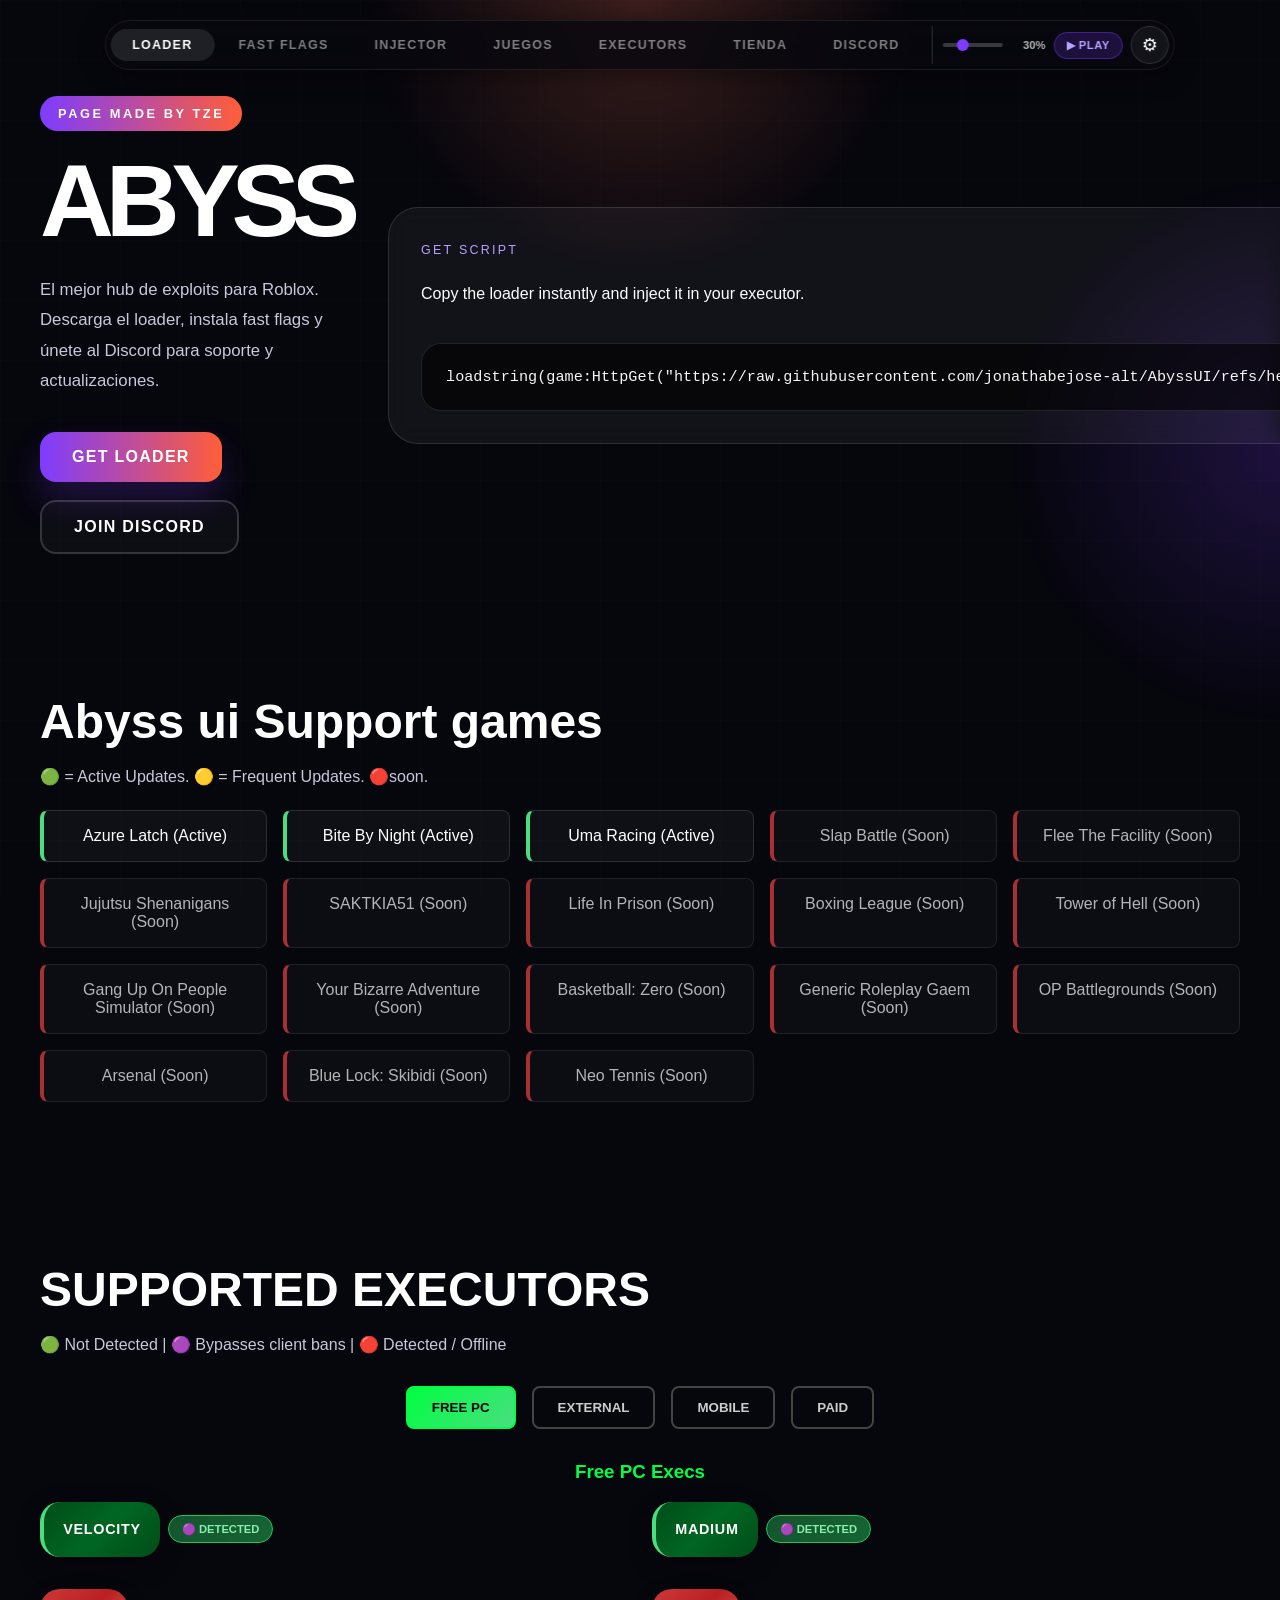
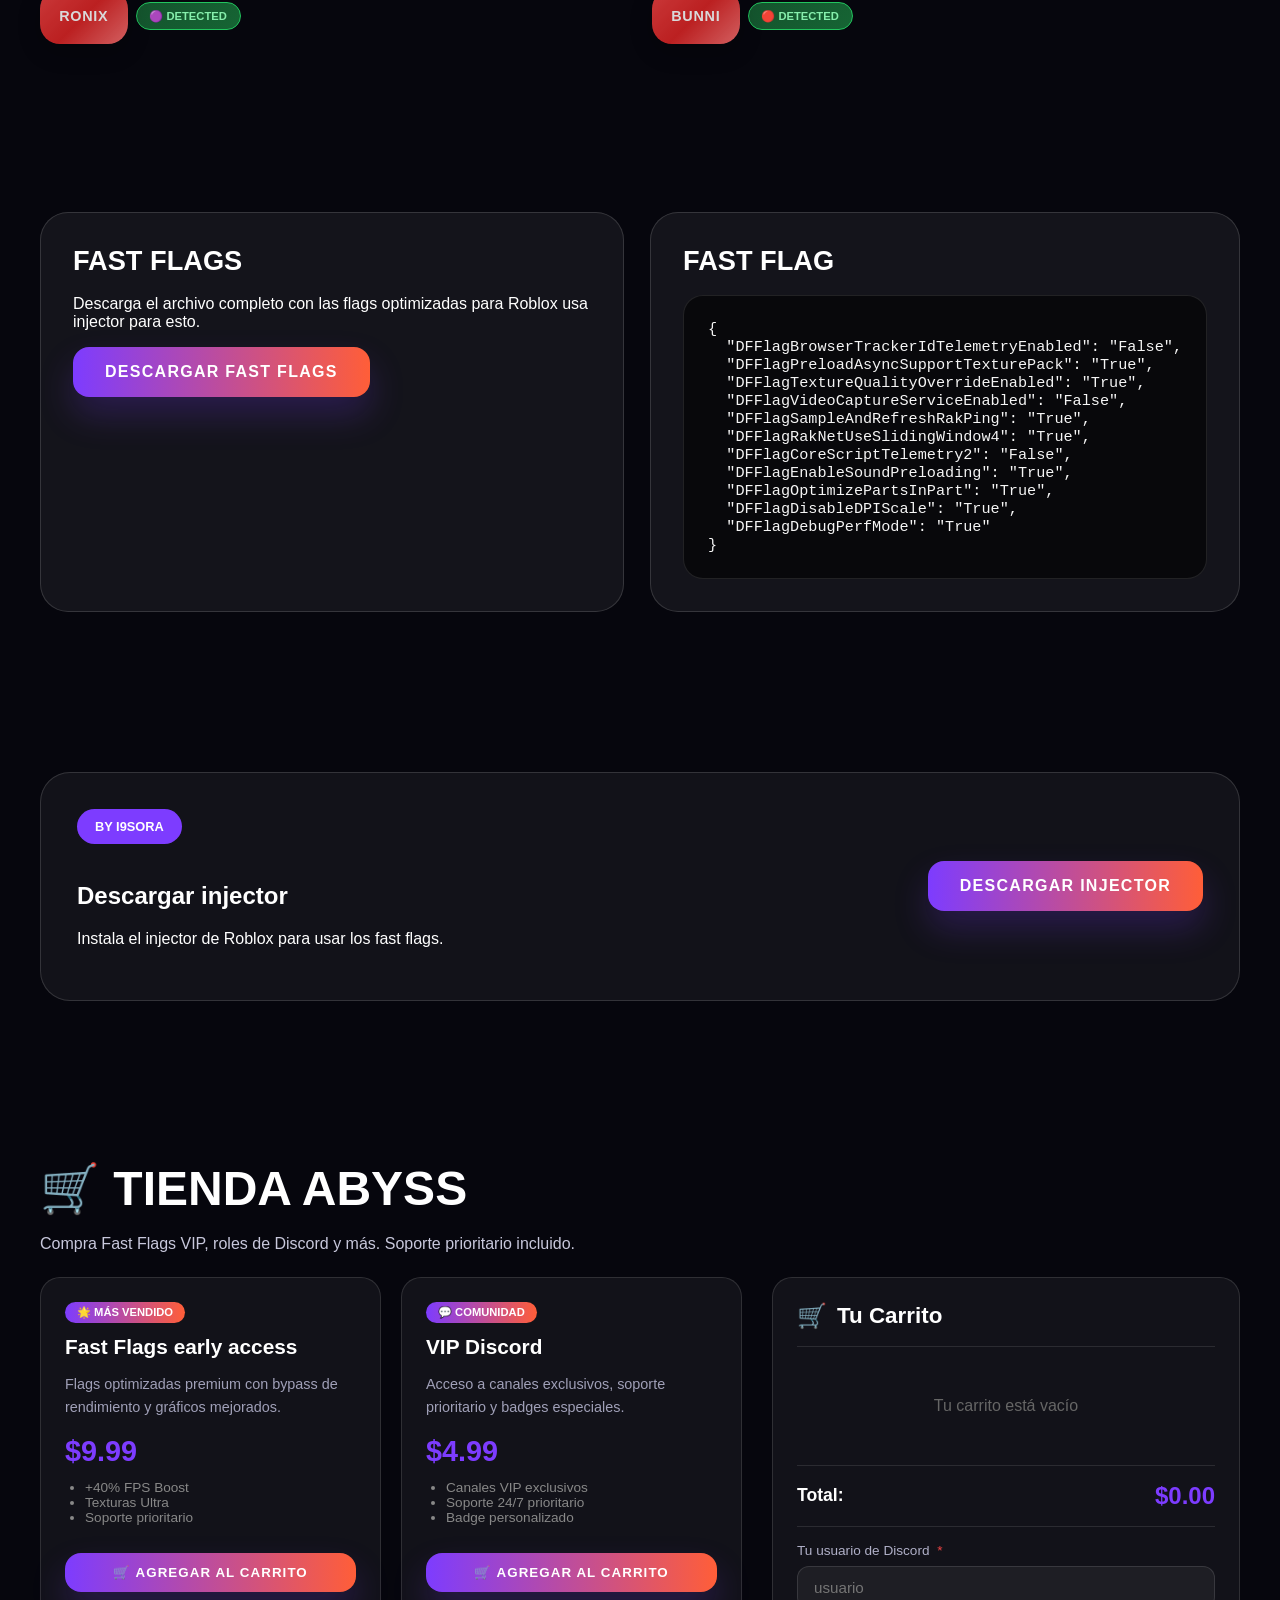
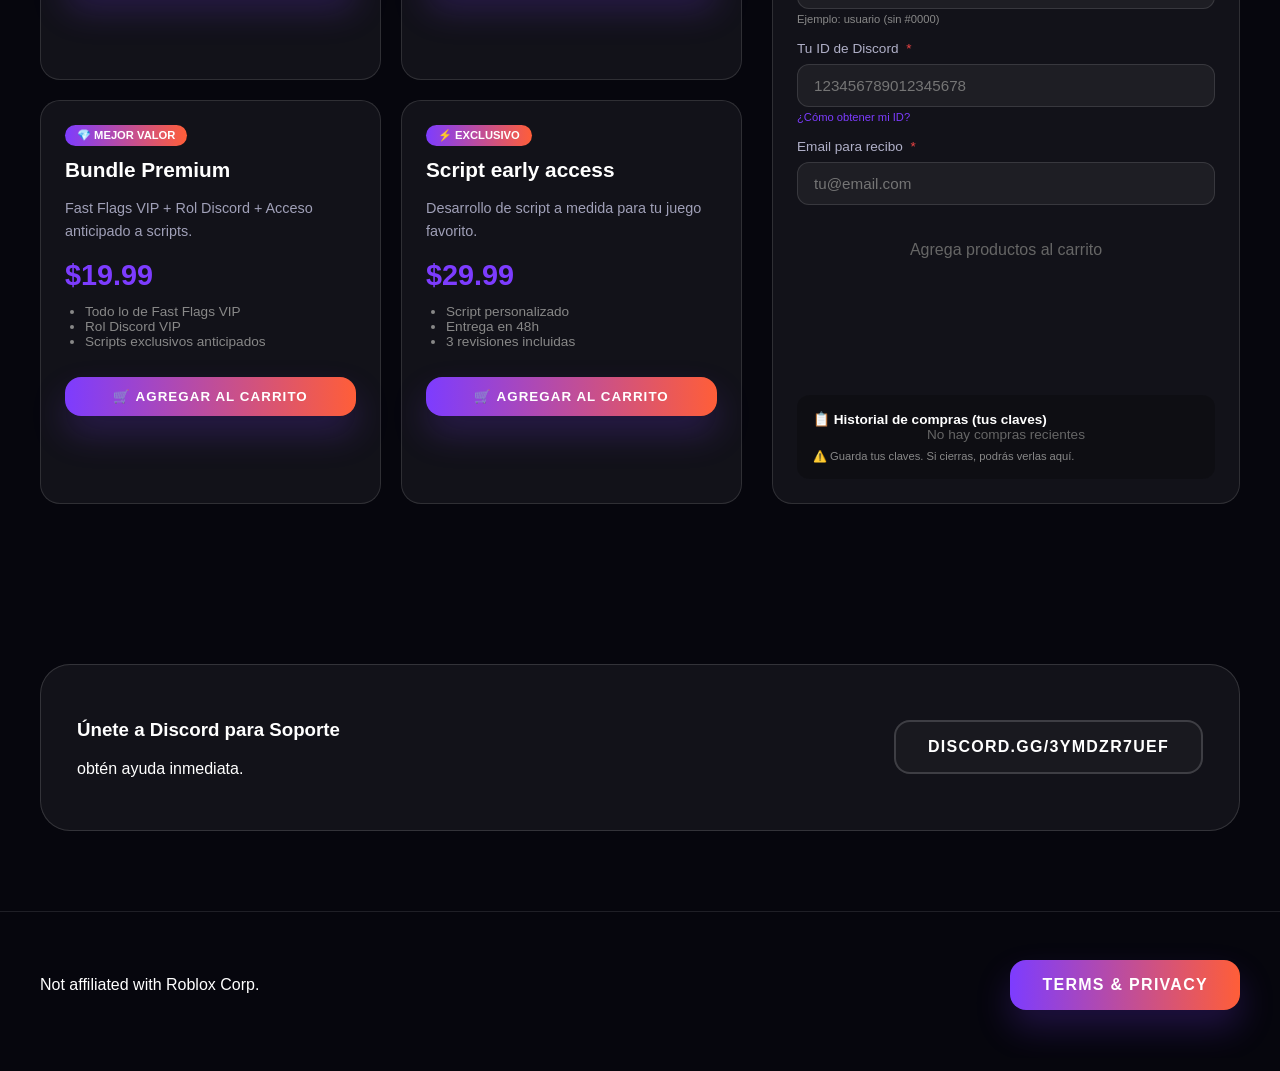
==== examplepage.html @ 92c6bf47 "Create examplepage.html" ====
<!DOCTYPE html>
<html lang="es">

<head>
  <meta charset="UTF-8" />
  <meta name="viewport" content="width=device-width, initial-scale=1.0" />
  <title>Abyss UI - Exploit Hub</title>
  <!-- PayPal SDK -->
  <script src="https://www.paypal.com/sdk/js?client-id=AVu6vjxuhWH-sjHHwkVb5YuY4IyQawo66QVx5nET8lJ807efyRiQ-Qwyej01U10hhdIEUbsZ7BBWZQBE&currency=USD&intent=capture"></script>
  <style>
    /* ===== TU CSS ORIGINAL COMPLETO ===== */
    * { box-sizing: border-box; }
    :root { color-scheme: dark; --new-color: #00ff41; }
    body { margin: 0; font-family: 'Segoe UI', Tahoma, Geneva, Verdana, sans-serif; background: #06060d; color: #ffffff; }
    body::before { content: ''; position: fixed; inset: 0; background-image: linear-gradient(90deg, rgba(255, 255, 255, 0.04) 1px, transparent 1px), linear-gradient(rgba(255, 255, 255, 0.04) 1px, transparent 1px); background-size: 60px 60px; pointer-events: none; opacity: 0.35; }
    .page-overlay { position: fixed; inset: 0; background: radial-gradient(circle at top, rgba(255, 120, 85, 0.22), transparent 25%), radial-gradient(circle at right, rgba(125, 63, 255, 0.2), transparent 20%); pointer-events: none; }
    .container { width: min(1200px, 94%); margin: 0 auto; position: relative; z-index: 1; }

    /* Floating tabs */
    .floating-tabs { position: fixed; top: 20px; left: 50%; transform: translateX(-50%); z-index: 999; display: flex; gap: 2px; background: rgba(8, 8, 14, 0.82); backdrop-filter: blur(24px); -webkit-backdrop-filter: blur(24px); padding: 5px; border-radius: 999px; border: 1px solid rgba(255, 255, 255, 0.08); box-shadow: 0 4px 24px rgba(0, 0, 0, 0.5); transition: all 0.35s; opacity: 1; pointer-events: all; white-space: nowrap; align-items: center; }
    .floating-tabs.scroll-float { top: 10px; background: rgba(5, 5, 10, 0.96); border-color: rgba(255, 255, 255, 0.11); box-shadow: 0 8px 32px rgba(0, 0, 0, 0.75); }
    .tab-pill { padding: 9px 22px; border-radius: 999px; font-size: 0.78rem; font-weight: 700; text-transform: uppercase; letter-spacing: 0.1em; background: transparent; border: none; color: rgba(255, 255, 255, 0.48); transition: all 0.2s; white-space: nowrap; text-decoration: none; display: inline-flex; align-items: center; cursor: pointer; }
    .tab-pill:hover { color: rgba(255, 255, 255, 0.88); background: rgba(255, 255, 255, 0.06); }
    .tab-pill.active { background: rgba(255, 255, 255, 0.1); color: #ffffff; }

    /* Floating controls */
    .floating-controls { display: flex; align-items: center; gap: 8px; margin-left: 8px; padding-left: 8px; border-left: 1px solid rgba(255, 255, 255, 0.15); }
    .floating-volume { display: flex; align-items: center; gap: 6px; }
    .floating-volume input[type="range"] { width: 60px; height: 4px; -webkit-appearance: none; appearance: none; background: rgba(255, 255, 255, 0.2); border-radius: 2px; cursor: pointer; }
    .floating-volume input[type="range"]::-webkit-slider-thumb { -webkit-appearance: none; appearance: none; width: 12px; height: 12px; border-radius: 50%; background: #7d3cff; cursor: pointer; }
    .floating-volume span { font-size: 0.7rem; font-weight: 700; color: rgba(255, 255, 255, 0.7); min-width: 35px; text-align: right; }
    .floating-music-btn { padding: 6px 12px !important; border-radius: 999px !important; font-size: 0.7rem !important; font-weight: 700 !important; text-transform: uppercase !important; letter-spacing: 0.05em !important; background: rgba(125, 60, 255, 0.2) !important; border: 1px solid rgba(125, 60, 255, 0.4) !important; color: #b7a4ff !important; transition: all 0.2s !important; white-space: nowrap !important; margin: 0 !important; cursor: pointer; }
    .floating-music-btn:hover { background: rgba(125, 60, 255, 0.35) !important; border-color: #7d3cff !important; color: #fff !important; }
    .settings-btn { width: 38px; height: 38px; border-radius: 50%; background: rgba(255, 255, 255, 0.05); border: 1px solid rgba(255, 255, 255, 0.12); color: #fff; font-size: 18px; display: flex; align-items: center; justify-content: center; transition: all 0.3s; flex-shrink: 0; cursor: pointer; }
    .settings-btn:hover { background: rgba(125, 60, 255, 0.2); border-color: #7d3cff; transform: rotate(30deg) scale(1.05) !important; }

    /* Hero */
    .hero-section { padding: 96px 0 60px; }
    .hero-grid { display: grid; grid-template-columns: 1.3fr 0.9fr; gap: 36px; align-items: center; }
    .hero-tag { display: inline-flex; padding: 10px 18px; background: linear-gradient(90deg, #7d3cff, #ff5e38); border-radius: 999px; font-weight: 800; letter-spacing: 0.2em; text-transform: uppercase; font-size: 0.8rem; color: #fff; margin-bottom: 24px; }
    .hero-copy h1 { margin: 0; font-size: clamp(4rem, 8vw, 7rem); line-height: 0.9; letter-spacing: -0.08em; text-transform: uppercase; }
    .hero-copy p { max-width: 640px; font-size: 1.05rem; color: #c8c8dc; margin: 28px 0 36px; line-height: 1.8; }
    .hero-buttons { display: flex; flex-wrap: wrap; gap: 18px; }

    /* Botones */
    .btn { display: inline-flex; align-items: center; justify-content: center; gap: 10px; padding: 16px 32px; border-radius: 16px; font-weight: 700; text-decoration: none; text-transform: uppercase; letter-spacing: 0.08em; transition: transform 0.2s, box-shadow 0.2s; border: none; cursor: pointer; }
    .btn:hover { transform: translateY(-2px); }
    .btn-primary { background: linear-gradient(90deg, #7d3cff, #ff5e38); color: #fff; box-shadow: 0 18px 35px rgba(125, 60, 255, 0.22); }
    .btn-outline { border: 2px solid rgba(255, 255, 255, 0.16); color: #fff; background: rgba(255, 255, 255, 0.03); }

    /* Hero card */
    .hero-card { background: rgba(255, 255, 255, 0.05); border: 1px solid rgba(255, 255, 255, 0.12); border-radius: 30px; padding: 32px; backdrop-filter: blur(12px); }
    .hero-card-header { display: flex; justify-content: space-between; align-items: flex-start; gap: 16px; margin-bottom: 24px; }
    .card-label { display: inline-block; text-transform: uppercase; letter-spacing: 0.18em; font-size: 0.78rem; color: #bba0ff; margin-bottom: 12px; }
    .copy-button { border: none; background: #7d3cff; color: #fff; padding: 14px 22px; border-radius: 16px; cursor: pointer; font-weight: 700; }
    pre { margin: 0; background: rgba(0, 0, 0, 0.55); border: 1px solid rgba(255, 255, 255, 0.1); border-radius: 20px; padding: 24px; overflow-x: auto; color: #f5f5f5; font-family: 'Courier New', monospace; font-size: 0.95rem; }

    /* Secciones */
    .supported-section, .cards-section, .injector-section, .discord-section { padding: 80px 0; }
    .section-header h2 { font-size: clamp(2.25rem, 4vw, 3rem); margin: 0 0 18px; }
    .section-header p { color: #c8c8dc; max-width: 640px; margin: 0 0 24px; }

    /* Executors */
    .executor-grid { display: grid; grid-template-columns: repeat(2, 1fr); gap: 1.5rem; margin-top: 1rem; }
    .executor-btn { padding: 1rem 1.2rem; border-radius: 20px; font-weight: 800; font-size: 0.9rem; text-transform: uppercase; letter-spacing: 0.05em; text-decoration: none; display: flex; align-items: center; justify-content: flex-start; gap: 0.8rem; transition: all 0.3s; box-shadow: 0 8px 25px rgba(0, 0, 0, 0.3); border: none; cursor: pointer; min-height: 55px; }
    .executor-btn:hover { transform: translateY(-3px) scale(1.02); box-shadow: 0 15px 40px rgba(0, 0, 0, 0.4); }
    .executor-btn.status-active { background: linear-gradient(135deg, #004d18, #006622, #004d18); color: #fff; }
    .executor-btn.status-broken { background: linear-gradient(135deg, #ef4444, #dc2626, #f87171); color: #fff; opacity: 0.85; }
    .executor-tabs { display: flex; gap: 1rem; margin: 2rem 0; justify-content: center; }
    .tab-btn { padding: 0.75rem 1.5rem; background: transparent; border: 2px solid #444; color: #ccc; cursor: pointer; border-radius: 8px; transition: all 0.3s; font-weight: bold; }
    .tab-btn.active, .tab-btn:hover { background: linear-gradient(135deg, #00ff41, #4ade80); border-color: #00ff41; color: #000; }
    .tab-pane { display: none; }
    .tab-pane.active { display: block; animation: fadeIn 0.3s; }
    @keyframes fadeIn { from { opacity: 0; transform: translateY(10px); } to { opacity: 1; transform: translateY(0); } }
    .executor-row { display: flex; align-items: center; gap: 0.5rem; margin-bottom: 0.5rem; }
    .dectedx-btn { padding: 0.4rem 0.8rem; font-size: 0.7rem; font-weight: bold; text-transform: uppercase; background: linear-gradient(135deg, #14532d, #166534); color: #86efac; border: 1px solid #22c55e; border-radius: 15px; cursor: default; }

    /* Juegos */
    .games-buttons { display: grid; grid-template-columns: repeat(auto-fill, minmax(200px, 1fr)); gap: 1rem; margin-top: 1rem; }
    .game-btn { padding: 1rem; background: rgba(255, 255, 255, 0.04); border: 1px solid rgba(255, 255, 255, 0.12); border-radius: 8px; text-align: center; cursor: pointer; transition: all 0.2s; }
    .game-btn:hover { background: rgba(255, 255, 255, 0.08); }
    .status-active { border-left: 4px solid #4ade80; }
    .status-discontinued { border-left: 4px solid #ef4444; opacity: 0.7; }

    /* Fast Flags */
    .section-split { display: grid; grid-template-columns: 1.2fr 1fr; gap: 26px; align-items: stretch; }
    .card { background: rgba(255, 255, 255, 0.06); border: 1px solid rgba(255, 255, 255, 0.14); border-radius: 28px; padding: 32px; }
    .card h3 { margin: 0 0 18px; font-size: 1.7rem; }
    .card pre { margin-top: 18px; }

    /* Injector */
    .injector-card { display: flex; align-items: center; justify-content: space-between; gap: 24px; background: rgba(255, 255, 255, 0.05); border: 1px solid rgba(255, 255, 255, 0.14); border-radius: 30px; padding: 36px; }
    .tag { display: inline-block; background: #7d3cff; color: #fff; padding: 10px 18px; border-radius: 999px; font-size: 0.8rem; font-weight: 800; text-transform: uppercase; margin-bottom: 18px; }

    /* Discord */
    .discord-card { display: flex; align-items: center; justify-content: space-between; gap: 24px; background: rgba(255, 255, 255, 0.05); border: 1px solid rgba(255, 255, 255, 0.14); border-radius: 30px; padding: 36px; }

    /* Footer */
    .footer { padding: 48px 0; border-top: 1px solid rgba(255, 255, 255, 0.1); }
    .footer-inner { display: flex; align-items: center; justify-content: space-between; gap: 24px; }

    /* Settings */
    .settings-overlay { position: fixed; inset: 0; background: rgba(0, 0, 0, 0.75); z-index: 500; display: none; align-items: center; justify-content: center; backdrop-filter: blur(6px); }
    .settings-overlay.open { display: flex; }
    .settings-panel { background: #0b0b18; border: 1px solid rgba(255, 255, 255, 0.12); border-radius: 24px; width: min(540px, 94vw); max-height: 88vh; overflow-y: auto; }
    .settings-header { padding: 20px 24px; border-bottom: 1px solid rgba(255, 255, 255, 0.08); display: flex; align-items: center; justify-content: space-between; }
    .settings-header h2 { font-size: 1.05rem; font-weight: 800; background: linear-gradient(90deg, #7d3cff, #ff5e38); -webkit-background-clip: text; -webkit-text-fill-color: transparent; margin: 0; }
    .settings-close { width: 32px; height: 32px; border-radius: 50%; background: rgba(255, 255, 255, 0.06); border: 1px solid rgba(255, 255, 255, 0.1); color: #fff; cursor: pointer; }
    .settings-body { padding: 20px 24px; }
    .s-section { margin-bottom: 28px; }
    .s-section-title { font-size: 0.67rem; font-weight: 700; text-transform: uppercase; letter-spacing: 0.15em; color: #b7b7ff; margin-bottom: 14px; display: flex; align-items: center; gap: 10px; }
    .s-section-title::after { content: ''; flex: 1; height: 1px; background: rgba(255, 255, 255, 0.07); }
    .s-row { display: flex; align-items: center; justify-content: space-between; padding: 12px 0; border-bottom: 1px solid rgba(255, 255, 255, 0.04); gap: 16px; }
    .s-label { font-size: 0.9rem; font-weight: 600; color: #e0e0f0; }
    .s-toggle { position: relative; width: 44px; height: 24px; flex-shrink: 0; }
    .s-toggle input { opacity: 0; width: 0; height: 0; }
    .s-toggle-slider { position: absolute; inset: 0; border-radius: 12px; background: rgba(255, 255, 255, 0.1); transition: 0.3s; border: 1px solid rgba(255, 255, 255, 0.1); }
    .s-toggle-slider::before { content: ''; position: absolute; width: 18px; height: 18px; left: 2px; top: 2px; border-radius: 50%; background: #555; transition: 0.3s; }
    .s-toggle input:checked+.s-toggle-slider { background: linear-gradient(90deg, #7d3cff, #ff5e38); border-color: transparent; }
    .s-toggle input:checked+.s-toggle-slider::before { transform: translateX(20px); background: #fff; }
    .color-grid { display: grid; grid-template-columns: repeat(6, 1fr); gap: 8px; margin-top: 8px; }
    .color-swatch { width: 100%; aspect-ratio: 1; border-radius: 10px; border: 2px solid transparent; cursor: pointer; position: relative; }
    .color-swatch.active { border-color: #fff !important; }
    .color-swatch.active::after { content: '✓'; position: absolute; inset: 0; display: flex; align-items: center; justify-content: center; color: #fff; background: rgba(0,0,0,0.35); }
    .custom-color-row { display: flex; gap: 8px; margin-top: 10px; align-items: center; }
    .custom-color-row input[type=color] { width: 40px; height: 36px; border: 1px solid rgba(255,255,255,0.12); border-radius: 8px; padding: 2px; background: transparent; cursor: pointer; }
    .custom-color-row input[type=text] { flex: 1; background: rgba(255,255,255,0.06); border: 1px solid rgba(255,255,255,0.12); border-radius: 8px; padding: 8px 12px; color: #fff; font-size: 0.85rem; font-family: monospace; }
    .s-apply-btn { padding: 8px 16px; border-radius: 8px; background: linear-gradient(90deg, #7d3cff, #ff5e38); color: #fff; font-weight: 700; font-size: 0.78rem; border: none; cursor: pointer; }
    .accent-presets { display: flex; flex-wrap: wrap; gap: 8px; margin-top: 8px; }
    .accent-preset { padding: 7px 16px; border-radius: 999px; font-size: 0.72rem; font-weight: 700; border: 1.5px solid rgba(255, 255, 255, 0.12); color: #fff; cursor: pointer; }
    .accent-preset.active { border-color: #fff; box-shadow: 0 0 14px rgba(255, 255, 255, 0.2); }
    .s-range-row { display: flex; align-items: center; gap: 10px; }
    .s-range-row input[type=range] { flex: 1; accent-color: #7d3cff; cursor: pointer; }
    .s-range-val { font-size: 0.82rem; font-weight: 700; min-width: 40px; text-align: right; color: #7d3cff; }
    .music-upload-zone { border: 2px dashed rgba(255, 255, 255, 0.12); border-radius: 14px; padding: 18px; text-align: center; margin-top: 8px; }
    .upload-label { display: inline-flex; align-items: center; gap: 8px; padding: 8px 18px; background: rgba(125, 60, 255, 0.15); border: 1px solid rgba(125, 60, 255, 0.3); border-radius: 10px; color: #7d3cff; font-size: 0.82rem; font-weight: 700; cursor: pointer; }
    #musicFileInput { display: none; }
    .track-list { margin-top: 10px; display: flex; flex-direction: column; gap: 6px; }
    .track-item { display: flex; align-items: center; justify-content: space-between; padding: 9px 12px; background: rgba(255, 255, 255, 0.04); border-radius: 10px; border: 1px solid rgba(255, 255, 255, 0.06); font-size: 0.82rem; gap: 8px; }
    .track-item.now-playing { border-color: rgba(0, 255, 65, 0.3); background: rgba(0, 255, 65, 0.05); }
    .track-name { flex: 1; overflow: hidden; text-overflow: ellipsis; white-space: nowrap; }
    .track-play { padding: 4px 10px; border-radius: 6px; font-size: 0.7rem; font-weight: 700; background: rgba(125, 60, 255, 0.2); border: 1px solid rgba(125, 60, 255, 0.3); color: #7d3cff; cursor: pointer; }
    .track-del { padding: 4px 9px; border-radius: 6px; font-size: 0.7rem; background: rgba(239, 68, 68, 0.1); border: 1px solid rgba(239, 68, 68, 0.2); color: #ef4444; cursor: pointer; }
    .s-reset-btn { padding: 7px 16px; border-radius: 8px; background: rgba(239, 68, 68, 0.1); border: 1px solid rgba(239, 68, 68, 0.25); color: #ef4444; cursor: pointer; }
    .s-clear-history-btn { padding: 7px 16px; border-radius: 8px; background: rgba(239, 68, 68, 0.15); border: 1px solid rgba(239, 68, 68, 0.4); color: #ff6b6b; cursor: pointer; font-size: 0.8rem; font-weight: 700; margin-left: 8px; }
    .s-clear-history-btn:hover { background: rgba(239, 68, 68, 0.3); }

    /* Toast */
    .toast { position: fixed; bottom: 28px; left: 50%; transform: translateX(-50%); background: rgba(11, 11, 24, 0.95); border: 1px solid #7d3cff; padding: 10px 22px; border-radius: 999px; color: #00ff41; z-index: 600; opacity: 0; transition: all 0.35s; }
    .toast.show { opacity: 1; transform: translateX(-50%) translateY(-10px); }
    .toast.error { border-color: #ef4444; color: #ef4444; }

    /* Cursor */
    * { cursor: auto; }
    body.custom-cursor-active * { cursor: none !important; }
    
    .custom-cursor { 
      position: fixed; 
      width: 32px; 
      height: 32px; 
      background: url('image_4.png') center/cover; 
      pointer-events: none; 
      z-index: 99999; 
      left: -16px; 
      top: -16px; 
      filter: drop-shadow(0 0 8px rgba(125, 60, 255, 0.6)); 
      display: none;
      transition: filter 0.2s, width 0.1s, height 0.1s;
    }
    body.custom-cursor-active .custom-cursor { display: block; }
    .custom-cursor.pointer { width: 24px; height: 24px; left: -12px; top: -12px; }

    /* Particles */
    #particlesCanvas { position: fixed; inset: 0; z-index: 0; pointer-events: none; display: none; }

    /* ===== TIENDA ===== */
    .shop-section { padding: 80px 0; }
    .shop-grid { display: grid; grid-template-columns: 1.5fr 1fr; gap: 30px; }
    .products-grid { display: grid; grid-template-columns: repeat(2, 1fr); gap: 20px; }
    .product-card { background: rgba(255, 255, 255, 0.05); border: 1px solid rgba(255, 255, 255, 0.12); border-radius: 20px; padding: 24px; transition: all 0.3s; cursor: pointer; }
    .product-card:hover { transform: translateY(-5px); border-color: #7d3cff; box-shadow: 0 10px 30px rgba(125, 60, 255, 0.2); }
    .product-card.selected { border: 2px solid #7d3cff; background: rgba(125, 60, 255, 0.1); }
    .product-badge { display: inline-block; padding: 4px 12px; background: linear-gradient(90deg, #7d3cff, #ff5e38); border-radius: 20px; font-size: 0.7rem; font-weight: 700; text-transform: uppercase; margin-bottom: 12px; }
    .product-title { font-size: 1.3rem; font-weight: 800; margin: 0 0 8px; }
    .product-price { font-size: 1.8rem; font-weight: 900; color: #7d3cff; margin: 12px 0; }
    .product-description { color: #a0a0b8; font-size: 0.9rem; line-height: 1.6; margin-bottom: 16px; }
    .cart-card { background: rgba(255, 255, 255, 0.05); border: 1px solid rgba(255, 255, 255, 0.12); border-radius: 20px; padding: 24px; position: sticky; top: 100px; }
    .cart-header { display: flex; align-items: center; gap: 10px; margin-bottom: 20px; padding-bottom: 16px; border-bottom: 1px solid rgba(255, 255, 255, 0.1); }
    .cart-header h3 { margin: 0; font-size: 1.4rem; }
    .cart-icon { font-size: 24px; }
    .cart-items { max-height: 300px; overflow-y: auto; margin-bottom: 20px; }
    .cart-item { display: flex; align-items: center; justify-content: space-between; padding: 12px 0; border-bottom: 1px solid rgba(255, 255, 255, 0.05); }
    .cart-item-info { flex: 1; }
    .cart-item-name { font-weight: 600; font-size: 0.9rem; }
    .cart-item-price { color: #7d3cff; font-weight: 700; font-size: 0.85rem; }
    .cart-item-controls { display: flex; align-items: center; gap: 8px; }
    .quantity-control { display: flex; align-items: center; gap: 5px; background: rgba(255, 255, 255, 0.05); border-radius: 8px; padding: 2px; }
    .quantity-btn { width: 28px; height: 28px; border-radius: 6px; border: none; background: rgba(125, 60, 255, 0.2); color: #fff; font-weight: 700; font-size: 16px; cursor: pointer; }
    .quantity-btn:hover { background: #7d3cff; }
    .remove-item { padding: 4px 8px; border-radius: 6px; border: none; background: rgba(239, 68, 68, 0.2); color: #ef4444; font-size: 0.7rem; cursor: pointer; margin-left: 8px; }
    .cart-total { display: flex; justify-content: space-between; align-items: center; padding: 16px 0; border-top: 1px solid rgba(255, 255, 255, 0.1); border-bottom: 1px solid rgba(255, 255, 255, 0.1); margin-bottom: 16px; }
    .total-label { font-size: 1.1rem; font-weight: 700; }
    .total-amount { font-size: 1.5rem; font-weight: 900; color: #7d3cff; }
    .cart-empty { text-align: center; color: #666; padding: 30px; }
    .discord-input-group { margin-bottom: 16px; }
    .discord-input-group label { display: block; margin-bottom: 8px; font-size: 0.85rem; color: #b0b0c8; }
    .discord-input-group label .required { color: #ef4444; margin-left: 4px; }
    .discord-input { width: 100%; padding: 12px 16px; background: rgba(255, 255, 255, 0.05); border: 1px solid rgba(255, 255, 255, 0.12); border-radius: 12px; color: #fff; font-size: 0.95rem; }
    .discord-input:focus { outline: none; border-color: #7d3cff; }
    .discord-input.error { border-color: #ef4444; }
    .input-hint { color: #888; font-size: 0.7rem; margin-top: 4px; }
    .input-hint a { color: #7d3cff; text-decoration: none; }
    .paypal-container { margin-top: 16px; min-height: 150px; }
    .purchase-history { margin-top: 24px; padding: 16px; background: rgba(0, 0, 0, 0.2); border-radius: 12px; font-size: 0.85rem; }
    .history-item { padding: 12px; border-bottom: 1px solid rgba(255, 255, 255, 0.05); color: #ccc; background: rgba(0,0,0,0.2); border-radius: 8px; margin-bottom: 8px; }
    .history-item strong { color: #7d3cff; }
    .history-key { color: #00ff41; font-family: monospace; font-size: 0.8rem; margin-top: 4px; }
    .copy-key-small { background: #7d3cff; color: #fff; border: none; padding: 2px 8px; border-radius: 4px; font-size: 0.65rem; cursor: pointer; margin-left: 8px; }
    .success-modal { display: none; position: fixed; inset: 0; z-index: 1000; background: rgba(0, 0, 0, 0.8); align-items: center; justify-content: center; }
    .success-content { background: #0b0b18; border: 1px solid #7d3cff; border-radius: 20px; padding: 32px; max-width: 450px; text-align: center; }
    .success-content h3 { color: #00ff41; margin-bottom: 12px; }
    .product-instructions { background: rgba(0, 255, 65, 0.1); border: 1px solid #00ff41; border-radius: 12px; padding: 16px; margin: 16px 0; text-align: left; }
    .product-instructions h4 { color: #00ff41; margin: 0 0 8px; }
    .copy-key-btn { background: #7d3cff; color: #fff; border: none; padding: 8px 16px; border-radius: 6px; cursor: pointer; font-size: 0.8rem; margin-top: 8px; }
    .help-modal { display: none; position: fixed; inset: 0; z-index: 2000; background: rgba(0, 0, 0, 0.8); align-items: center; justify-content: center; }
    .help-content { background: #0b0b18; border: 1px solid #7d3cff; border-radius: 20px; padding: 32px; max-width: 450px; }
    .help-content h3 { color: #7d3cff; margin-bottom: 16px; }
    .help-content ol { color: #ccc; line-height: 1.8; padding-left: 20px; }
    .help-content .close-help { margin-top: 20px; padding: 12px 24px; background: #7d3cff; border: none; border-radius: 8px; color: #fff; cursor: pointer; width: 100%; font-weight: 700; }

    @media (max-width: 900px) {
      .hero-grid, .shop-grid, .section-split { grid-template-columns: 1fr; }
      .executor-grid, .products-grid { grid-template-columns: 1fr; }
      .footer-inner { flex-direction: column; text-align: center; }
    }
  </style>
</head>

<body>
  <canvas id="particlesCanvas"></canvas>
  <div class="page-overlay" id="pageOverlay"></div>
  <div class="custom-cursor" id="customCursor"></div>

  <audio id="bgMusic" loop>
    <source src="leberch-piano-513745.mp3" type="audio/mpeg">
  </audio>

  <nav class="floating-tabs" id="floatingTabs">
    <a href="#scripts" class="tab-pill active" data-section="scripts">Loader</a>
    <a href="#fast-flags" class="tab-pill" data-section="fast-flags">Fast Flags</a>
    <a href="#injectors" class="tab-pill" data-section="injectors">Injector</a>
    <a href="#supported" class="tab-pill" data-section="supported">Juegos</a>
    <a href="#supported-executors" class="tab-pill" data-section="supported-executors">Executors</a>
    <a href="#shop" class="tab-pill" data-section="shop">Tienda</a>
    <a href="#discord" class="tab-pill" data-section="discord">Discord</a>

    <div class="floating-controls">
      <div class="floating-volume">
        <input type="range" id="floatingVolumeSlider" min="0" max="1" step="0.01" value="0.3">
        <span id="floatingVolumeVal">30%</span>
      </div>
      <button id="floatingMusicBtn" class="floating-music-btn">▶ PLAY</button>
      <button class="settings-btn" id="settingsOpenBtn" title="Ajustes">⚙</button>
    </div>
  </nav>

  <main>
    <section class="hero-section" id="scripts">
      <div class="container hero-grid">
        <div class="hero-copy">
          <span class="hero-tag">Page Made by TZE</span>
          <h1>ABYSS</h1>
          <p>El mejor hub de exploits para Roblox. Descarga el loader, instala fast flags y únete al Discord para soporte y actualizaciones.</p>
          <div class="hero-buttons">
            <a class="btn btn-primary" href="#scripts">GET LOADER</a>
            <a class="btn btn-outline" href="#discord">JOIN DISCORD</a>
          </div>
        </div>
        <div class="hero-card">
          <div class="hero-card-header">
            <div>
              <span class="card-label">GET SCRIPT</span>
              <p>Copy the loader instantly and inject it in your executor.</p>
            </div>
            <button class="copy-button" id="copyButton">COPY</button>
          </div>
          <pre id="loaderCode"><code>loadstring(game:HttpGet("https://raw.githubusercontent.com/jonathabejose-alt/AbyssUI/refs/heads/main/loander1"))()</code></pre>
        </div>
      </div>
    </section>

    <section id="supported" class="supported-section">
      <div class="container">
        <div class="section-header">
          <h2>Abyss ui Support games</h2>
          <p>🟢 = Active Updates. 🟡 = Frequent Updates. 🔴soon.</p>
        </div>
        <div class="games-buttons">
          <div class="game-btn status-active">Azure Latch (Active)</div>
          <div class="game-btn status-active">Bite By Night (Active)</div>
          <div class="game-btn status-active">Uma Racing (Active)</div>
          <div class="game-btn status-discontinued">Slap Battle (Soon)</div>
          <div class="game-btn status-discontinued">Flee The Facility (Soon)</div>
          <div class="game-btn status-discontinued">Jujutsu Shenanigans (Soon)</div>
          <div class="game-btn status-discontinued">SAKTKIA51 (Soon)</div>
          <div class="game-btn status-discontinued">Life In Prison (Soon)</div>
          <div class="game-btn status-discontinued">Boxing League (Soon)</div>
          <div class="game-btn status-discontinued">Tower of Hell (Soon)</div>
          <div class="game-btn status-discontinued">Gang Up On People Simulator (Soon)</div>
          <div class="game-btn status-discontinued">Your Bizarre Adventure (Soon)</div>
          <div class="game-btn status-discontinued">Basketball: Zero (Soon)</div>
          <div class="game-btn status-discontinued">Generic Roleplay Gaem (Soon)</div>
          <div class="game-btn status-discontinued">OP Battlegrounds (Soon)</div>
          <div class="game-btn status-discontinued">Arsenal (Soon)</div>
          <div class="game-btn status-discontinued">Blue Lock: Skibidi (Soon)</div>
          <div class="game-btn status-discontinued">Neo Tennis (Soon)</div>
        </div>
      </div>
    </section>

    <section id="supported-executors" class="supported-section">
      <div class="container">
        <div class="section-header">
          <h2>SUPPORTED EXECUTORS</h2>
          <p>🟢 Not Detected | 🟣 Bypasses client bans | 🔴 Detected / Offline</p>
        </div>
        <div class="executor-tabs">
          <button class="tab-btn active" data-tab="free-pc">FREE PC</button>
          <button class="tab-btn" data-tab="externals">EXTERNAL</button>
          <button class="tab-btn" data-tab="mobile">MOBILE</button>
          <button class="tab-btn" data-tab="paid">PAID</button>
        </div>

        <div class="tab-pane active" id="free-pc">
          <h3 style="text-align:center;color:#00ff41;">Free PC Execs</h3>
          <div class="executor-grid">
            <div class="executor-row"><a href="https://realvelocity.xyz" class="executor-btn status-active" target="_blank">Velocity</a><button class="dectedx-btn">🟣 DETECTED</button></div>
            <div class="executor-row"><a href="https://discord.gg/olemad" class="executor-btn status-active" target="_blank">Madium</a><button class="dectedx-btn">🟣 DETECTED</button></div>
            <div class="executor-row"><a href="#" class="executor-btn status-broken">Ronix</a><button class="dectedx-btn">🟣 DETECTED</button></div>
            <div class="executor-row"><a href="#" class="executor-btn status-broken">Bunni</a><button class="dectedx-btn">🔴 DETECTED</button></div>
          </div>
        </div>

        <div class="tab-pane" id="externals">
          <h3 style="text-align:center;color:#7d3cff;">Externals</h3>
          <div class="executor-grid">
            <div class="executor-row"><a href="https://matcha-latte.win" class="executor-btn status-active" target="_blank">Matcha ($9.99)</a><button class="dectedx-btn">🟢 DETECTED</button></div>
            <div class="executor-row"><a href="https://serotonin.best" class="executor-btn status-active" target="_blank">Serotonin ($9.49/mo)</a><button class="dectedx-btn">🟢 DETECTED</button></div>
            <div class="executor-row"><a href="https://discord.gg/QaheZpKzsX" class="executor-btn status-active" target="_blank">Severe ($20)</a><button class="dectedx-btn">🟢 DETECTED</button></div>
            <div class="executor-row"><a href="https://yerba.wtf" class="executor-btn status-broken" target="_blank">Yerba ($9.99)</a><button class="dectedx-btn">🟢 DETECTED</button></div>
            <div class="executor-row"><a href="https://photonsys.sellpass.io" class="executor-btn status-active" target="_blank">Photon ($20)</a><button class="dectedx-btn">🟢 DETECTED</button></div>
            <div class="executor-row"><a href="https://getronin.xyz" class="executor-btn status-broken" target="_blank">Ronin ($9.99)</a><button class="dectedx-btn">🟢 DETECTED</button></div>
            <div class="executor-row"><a href="https://getsolara.dev" class="executor-btn status-active" target="_blank">Solara (Free)</a><button class="dectedx-btn">🟣 DETECTED</button></div>
            <div class="executor-row"><a href="https://xeno.onl" class="executor-btn status-active" target="_blank">Xeno (Free)</a><button class="dectedx-btn">🟣 DETECTED</button></div>
          </div>
        </div>

        <div class="tab-pane" id="mobile">
          <h3 style="text-align:center;color:#00b894;">Mobile / Android / iOS</h3>
          <div class="executor-grid">
            <div class="executor-row"><a href="https://deltaexploits.gg" class="executor-btn status-active" target="_blank">Delta (Android)</a><button class="dectedx-btn">🟢 DETECTED</button></div>
            <div class="executor-row"><a href="https://ronixstudios.io" class="executor-btn status-broken" target="_blank">Ronix (Android)</a><button class="dectedx-btn">🟢 DETECTED</button></div>
            <div class="executor-row"><a href="https://getcryptic.net" class="executor-btn status-broken" target="_blank">Cryptic (Android)</a><button class="dectedx-btn">🟢 DETECTED</button></div>
            <div class="executor-row"><a href="https://discord.gg/4ym5GJBbSc" class="executor-btn status-broken" target="_blank">Punkx (Android)</a><button class="dectedx-btn">🟢 DETECTED</button></div>
            <div class="executor-row"><a href="https://discord.gg/deltax" class="executor-btn status-active" target="_blank">Arceus X (Android)</a><button class="dectedx-btn">🟢 DETECTED</button></div>
            <div class="executor-row"><a href="https://deltaexploits.gg" class="executor-btn status-active" target="_blank">Delta (iOS)</a><button class="dectedx-btn">🟢 DETECTED</button></div>
            <div class="executor-row"><a href="#" class="executor-btn status-active">Ronix (iOS)</a><button class="dectedx-btn">🟢 DETECTED</button></div>
            <div class="executor-row"><a href="https://raptor.fun" class="executor-btn status-broken" target="_blank">Macsploit (macOS)</a><button class="dectedx-btn">🟢 DETECTED</button></div>
            <div class="executor-row"><a href="#" class="executor-btn status-active">Hydrogen (iOS)</a><button class="dectedx-btn">🟢 DETECTED</button></div>
          </div>
        </div>

        <div class="tab-pane" id="paid">
          <h3 style="text-align:center;color:#ff6b35;">Paid PC Execs</h3>
          <div class="executor-grid">
            <div class="executor-row"><a href="https://volt.bz" class="executor-btn status-active" target="_blank">Volt ($19.99/mo)</a><button class="dectedx-btn">🔴 DETECTED</button></div>
            <div class="executor-row"><a href="#" class="executor-btn status-active">Wave ($18.99/mo)</a><button class="dectedx-btn">🟣 DETECTED</button></div>
            <div class="executor-row"><a href="#" class="executor-btn status-active">Cosmic ($9.99)</a><button class="dectedx-btn">🟣 DETECTED</button></div>
            <div class="executor-row"><a href="https://potassium.pro" class="executor-btn status-active" target="_blank">Potassium ($21.99)</a><button class="dectedx-btn">🟣 DETECTED</button></div>
            <div class="executor-row"><a href="https://getisaeva.xyz" class="executor-btn status-broken" target="_blank">Isaeva ($18/mo)</a><button class="dectedx-btn">🟣 DETECTED</button></div>
            <div class="executor-row"><a href="https://z.synapse.do" class="executor-btn status-broken" target="_blank">Synapse Z ($12/mo)</a><button class="dectedx-btn">🔴 DETECTED</button></div>
          </div>
        </div>
      </div>
    </section>

    <section id="fast-flags" class="cards-section">
      <div class="container section-split">
        <div class="card">
          <h3>FAST FLAGS</h3>
          <p>Descarga el archivo completo con las flags optimizadas para Roblox usa injector para esto.</p>
          <a class="btn btn-primary" href="fastflags.json" download="fastflags.json">DESCARGAR FAST FLAGS</a>
        </div>
        <div class="card">
          <h3>FAST FLAG</h3>
          <pre><code>{
  "DFFlagBrowserTrackerIdTelemetryEnabled": "False",
  "DFFlagPreloadAsyncSupportTexturePack": "True",
  "DFFlagTextureQualityOverrideEnabled": "True",
  "DFFlagVideoCaptureServiceEnabled": "False",
  "DFFlagSampleAndRefreshRakPing": "True",
  "DFFlagRakNetUseSlidingWindow4": "True",
  "DFFlagCoreScriptTelemetry2": "False",
  "DFFlagEnableSoundPreloading": "True",
  "DFFlagOptimizePartsInPart": "True",
  "DFFlagDisableDPIScale": "True",
  "DFFlagDebugPerfMode": "True"
}</code></pre>
        </div>
      </div>
    </section>

    <section id="injectors" class="injector-section">
      <div class="container injector-card">
        <div>
          <span class="tag">by I9sora</span>
          <h2>Descargar injector</h2>
          <p>Instala el injector de Roblox para usar los fast flags.</p>
        </div>
        <a class="btn btn-primary" href="https://www.mediafire.com/file/070q071vwkkqc0y/sacrxdexility.exe/file" target="_blank">DESCARGAR INJECTOR</a>
      </div>
    </section>

    <section id="shop" class="shop-section">
      <div class="container">
        <div class="section-header">
          <h2>🛒 TIENDA ABYSS</h2>
          <p>Compra Fast Flags VIP, roles de Discord y más. Soporte prioritario incluido.</p>
        </div>

        <div class="shop-grid">
          <div class="products-grid">
            <div class="product-card" data-product-id="fastflags-vip" data-product-name="Fast Flags VIP" data-product-price="9.99">
              <span class="product-badge">🌟 MÁS VENDIDO</span>
              <h3 class="product-title">Fast Flags early access</h3>
              <p class="product-description">Flags optimizadas premium con bypass de rendimiento y gráficos mejorados.</p>
              <div class="product-price">$9.99</div>
              <ul style="color:#888;font-size:0.85rem;margin:12px 0;padding-left:20px;"><li>+40% FPS Boost</li><li>Texturas Ultra</li><li>Soporte prioritario</li></ul>
            </div>
            <div class="product-card" data-product-id="discord-vip" data-product-name="Discord VIP Role" data-product-price="4.99">
              <span class="product-badge">💬 COMUNIDAD</span>
              <h3 class="product-title">VIP Discord</h3>
              <p class="product-description">Acceso a canales exclusivos, soporte prioritario y badges especiales.</p>
              <div class="product-price">$4.99</div>
              <ul style="color:#888;font-size:0.85rem;margin:12px 0;padding-left:20px;"><li>Canales VIP exclusivos</li><li>Soporte 24/7 prioritario</li><li>Badge personalizado</li></ul>
            </div>
            <div class="product-card" data-product-id="bundle-premium" data-product-name="Bundle Premium" data-product-price="19.99">
              <span class="product-badge">💎 MEJOR VALOR</span>
              <h3 class="product-title">Bundle Premium</h3>
              <p class="product-description">Fast Flags VIP + Rol Discord + Acceso anticipado a scripts.</p>
              <div class="product-price">$19.99</div>
              <ul style="color:#888;font-size:0.85rem;margin:12px 0;padding-left:20px;"><li>Todo lo de Fast Flags VIP</li><li>Rol Discord VIP</li><li>Scripts exclusivos anticipados</li></ul>
            </div>
            <div class="product-card" data-product-id="custom-script" data-product-name="Custom Script" data-product-price="29.99">
              <span class="product-badge">⚡ EXCLUSIVO</span>
              <h3 class="product-title">Script early access</h3>
              <p class="product-description">Desarrollo de script a medida para tu juego favorito.</p>
              <div class="product-price">$29.99</div>
              <ul style="color:#888;font-size:0.85rem;margin:12px 0;padding-left:20px;"><li>Script personalizado</li><li>Entrega en 48h</li><li>3 revisiones incluidas</li></ul>
            </div>
          </div>

          <div class="cart-card">
            <div class="cart-header"><span class="cart-icon">🛒</span><h3>Tu Carrito</h3></div>
            <div class="cart-items" id="cartItems"><div class="cart-empty">Tu carrito está vacío</div></div>
            <div class="cart-total"><span class="total-label">Total:</span><span class="total-amount" id="cartTotal">$0.00</span></div>
            
            <div class="discord-input-group">
              <label>Tu usuario de Discord <span class="required">*</span></label>
              <input type="text" class="discord-input" id="discordUserInput" placeholder="usuario" maxlength="50">
              <div class="input-hint">Ejemplo: usuario (sin #0000)</div>
            </div>
            
            <div class="discord-input-group">
              <label>Tu ID de Discord <span class="required">*</span></label>
              <input type="text" class="discord-input" id="discordIdInput" placeholder="123456789012345678" maxlength="20">
              <div class="input-hint"><a href="#" id="showIdHelp">¿Cómo obtener mi ID?</a></div>
            </div>
            
            <div class="discord-input-group">
              <label>Email para recibo <span class="required">*</span></label>
              <input type="email" class="discord-input" id="emailInput" placeholder="tu@email.com">
            </div>

            <div id="paypal-button-container" class="paypal-container"></div>
            
            <div class="purchase-history">
              <strong>📋 Historial de compras (tus claves)</strong>
              <div id="historyList"><div style="color:#666;text-align:center;">No hay compras recientes</div></div>
              <small style="color:#888;font-size:0.7rem;display:block;margin-top:8px;">⚠️ Guarda tus claves. Si cierras, podrás verlas aquí.</small>
            </div>
          </div>
        </div>
      </div>
    </section>

    <section id="discord" class="discord-section">
      <div class="container discord-card">
        <div><h3>Únete a Discord para Soporte</h3><p>obtén ayuda inmediata.</p></div>
        <a class="btn btn-outline" href="https://discord.gg/3YmdZr7UeF" target="_blank">discord.gg/3YmdZr7UeF</a>
      </div>
    </section>
  </main>

  <footer class="footer">
    <div class="container footer-inner">
      <p>Not affiliated with Roblox Corp.</p>
      <a class="btn btn-primary" href="terms.html">TERMS & PRIVACY</a>
    </div>
  </footer>

  <!-- SETTINGS PANEL -->
  <div class="settings-overlay" id="settingsOverlay">
    <div class="settings-panel">
      <div class="settings-header"><h2>⚙ Ajustes</h2><button class="settings-close" id="settingsCloseBtn">✕</button></div>
      <div class="settings-body">
        <div class="s-section"><div class="s-section-title">Color de fondo</div>
          <div class="color-grid">
            <div class="color-swatch active" style="background:#06060d;" data-bg="#06060d"></div>
            <div class="color-swatch" style="background:#0a0a1a;" data-bg="#0a0a1a"></div>
            <div class="color-swatch" style="background:#0d0612;" data-bg="#0d0612"></div>
            <div class="color-swatch" style="background:#0d0a06;" data-bg="#0d0a06"></div>
            <div class="color-swatch" style="background:#060d08;" data-bg="#060d08"></div>
            <div class="color-swatch" style="background:#0d0606;" data-bg="#0d0606"></div>
            <div class="color-swatch" style="background:#080810;" data-bg="#080810"></div>
            <div class="color-swatch" style="background:#10060d;" data-bg="#10060d"></div>
            <div class="color-swatch" style="background:#060a10;" data-bg="#060a10"></div>
            <div class="color-swatch" style="background:#0e0e0e;" data-bg="#0e0e0e"></div>
            <div class="color-swatch" style="background:#001a00;" data-bg="#001a00"></div>
            <div class="color-swatch" style="background:#1a0a00;" data-bg="#1a0a00"></div>
          </div>
          <div class="custom-color-row">
            <input type="color" id="bgColorPicker" value="#06060d">
            <input type="text" id="bgColorText" value="#06060d" placeholder="#rrggbb">
            <button class="s-apply-btn" id="applyBgBtn">Aplicar</button>
          </div>
        </div>
        <div class="s-section"><div class="s-section-title">Color de acento</div>
          <div class="accent-presets">
            <button class="accent-preset active" style="background:linear-gradient(90deg,#7d3cff,#ff5e38)" data-a1="#7d3cff" data-a2="#ff5e38">Default</button>
            <button class="accent-preset" style="background:linear-gradient(90deg,#00ff41,#00b894)" data-a1="#00ff41" data-a2="#00b894">Matrix</button>
            <button class="accent-preset" style="background:linear-gradient(90deg,#ff0080,#ff6b35)" data-a1="#ff0080" data-a2="#ff6b35">Neon Pink</button>
            <button class="accent-preset" style="background:linear-gradient(90deg,#00cfff,#007cf4)" data-a1="#00cfff" data-a2="#007cf4">Ice Blue</button>
            <button class="accent-preset" style="background:linear-gradient(90deg,#ffd700,#ff8c00)" data-a1="#ffd700" data-a2="#ff8c00">Gold</button>
            <button class="accent-preset" style="background:linear-gradient(90deg,#e91e63,#9c27b0)" data-a1="#e91e63" data-a2="#9c27b0">Candy</button>
            <button class="accent-preset" style="background:linear-gradient(90deg,#00fff0,#0055ff)" data-a1="#00fff0" data-a2="#0055ff">Cyber</button>
            <button class="accent-preset" style="background:linear-gradient(90deg,#ff4500,#ffaa00)" data-a1="#ff4500" data-a2="#ffaa00">Fire</button>
          </div>
        </div>
        <div class="s-section"><div class="s-section-title">Fondo decorativo</div>
          <div class="s-row"><div><div class="s-label">Opacidad del overlay</div></div><div class="s-range-row" style="width:140px"><input type="range" min="0" max="1" step="0.05" value="1" id="overlayOpacity"><span class="s-range-val" id="overlayOpacityVal">100%</span></div></div>
          <div class="s-row"><div><div class="s-label">Grid de fondo</div></div><label class="s-toggle"><input type="checkbox" id="bgGridToggle" checked><span class="s-toggle-slider"></span></label></div>
        </div>
        <div class="s-section"><div class="s-section-title">Música</div>
          <div class="s-row"><div><div class="s-label">Auto reproducir</div></div><label class="s-toggle"><input type="checkbox" id="autoplayToggle"><span class="s-toggle-slider"></span></label></div>
          <div class="s-row"><div><div class="s-label">Volumen</div></div><div class="s-range-row" style="width:140px"><input type="range" min="0" max="1" step="0.01" value="0.3" id="settingsVolume"><span class="s-range-val" id="settingsVolumeVal">30%</span></div></div>
          <div class="music-upload-zone"><label class="upload-label" for="musicFileInput">🎵 Subir música</label><input type="file" id="musicFileInput" accept="audio/*" multiple><p>MP3, WAV, OGG — se agregan a la cola</p></div>
          <div class="track-list" id="trackList"></div>
        </div>
        <div class="s-section"><div class="s-section-title">Cursor personalizado</div>
          <div class="s-row"><div><div class="s-label">Activar cursor</div></div><label class="s-toggle"><input type="checkbox" id="cursorToggle" checked><span class="s-toggle-slider"></span></label></div>
          <div class="s-row"><div><div class="s-label">Color del cursor</div></div><input type="color" id="cursorColorPicker" value="#7d3cff" style="width:40px;height:32px;"></div>
          <div class="s-row"><div><div class="s-label">Tamaño</div></div><div class="s-range-row" style="width:140px"><input type="range" min="8" max="40" value="32" id="cursorSize"><span class="s-range-val" id="cursorSizeVal">32px</span></div></div>
        </div>
        <div class="s-section"><div class="s-section-title">Navbar</div>
          <div class="s-row"><div><div class="s-label">Tabs flotantes</div></div><label class="s-toggle"><input type="checkbox" id="floatingTabsToggle" checked><span class="s-toggle-slider"></span></label></div>
        </div>
        <div class="s-section"><div class="s-section-title">Efectos visuales</div>
          <div class="s-row"><div><div class="s-label">Animaciones CSS</div></div><label class="s-toggle"><input type="checkbox" id="animationsToggle" checked><span class="s-toggle-slider"></span></label></div>
          <div class="s-row"><div><div class="s-label">Partículas de fondo</div></div><label class="s-toggle"><input type="checkbox" id="particlesToggle"><span class="s-toggle-slider"></span></label></div>
        </div>
        <div class="s-section"><div class="s-section-title">Sistema</div>
          <div class="s-row" style="border:none; flex-wrap: wrap;">
            <div style="display: flex; gap: 8px; width: 100%;">
              <button class="s-reset-btn" id="resetAllBtn">⚙️ RESET AJUSTES</button>
              <button class="s-clear-history-btn" id="clearHistoryBtn">🗑️ BORRAR HISTORIAL</button>
            </div>
            <small style="color:#888; font-size:0.7rem; margin-top:8px; width:100%;">Reset borra ajustes visuales. Borrar historial elimina tus claves guardadas.</small>
          </div>
        </div>
      </div>
    </div>
  </div>

  <!-- HELP MODAL -->
  <div class="help-modal" id="helpModal">
    <div class="help-content">
      <h3>🔍 Cómo obtener tu ID de Discord</h3>
      <ol><li>Abre Discord en PC o Web</li><li>Ve a Configuración (⚙️) → Avanzado</li><li>Activa <strong>"Modo Desarrollador"</strong></li><li>Click derecho en tu nombre → "Copiar ID"</li><li>Pega el número aquí (17-19 dígitos)</li></ol>
      <p style="color:#00ff41;margin-top:16px;">✅ Ejemplo: 1407426697875165305</p>
      <button class="close-help" onclick="closeHelpModal()">Entendido</button>
    </div>
  </div>

  <!-- SUCCESS MODAL -->
  <div class="success-modal" id="successModal">
    <div class="success-content">
      <div style="font-size:48px;">✅</div><h3>¡Compra Exitosa!</h3><p id="successMessage"></p>
      <div id="productInstructions" class="product-instructions" style="display:none;"></div>
      <p style="color:#888;font-size:0.8rem;margin-top:16px;">💡 Tus claves también están guardadas en el historial</p>
      <button class="btn" onclick="document.getElementById('successModal').style.display='none'">Cerrar</button>
    </div>
  </div>

  <div class="toast" id="toast"></div>

  <script>
    // ===== CONFIGURACIÓN =====
    const CONFIG = {
      PAYPAL_CLIENT_ID: 'AVu6vjxuhWH-sjHHwkVb5YuY4IyQawo66QVx5nET8lJ807efyRiQ-Qwyej01U10hhdIEUbsZ7BBWZQBE',
      DISCORD_WEBHOOK_URL: 'https://discord.com/api/webhooks/1493723035964805193/Ip_EL1jvgwJ49-Ew5VVr1p2Y-1HXXEXvX-IDNuOShXzfCtyS1g-tZicRk1k23yGPFdGf',
      CURRENCY: 'USD'
    };
    const STORAGE_KEY = 'abyss_ui_settings';

    // ===== FUNCIONES GLOBALES =====
    function showToast(msg, isError = false) {
      const toast = document.getElementById('toast');
      toast.textContent = msg;
      toast.classList.add('show');
      toast.classList.toggle('error', isError);
      clearTimeout(window.toastTimeout);
      window.toastTimeout = setTimeout(() => toast.classList.remove('show', 'error'), 3000);
    }
    window.copyToClipboard = text => navigator.clipboard.writeText(text).then(() => showToast('✅ Clave copiada!'));

    // Modal ayuda ID
    document.getElementById('showIdHelp').addEventListener('click', (e) => { e.preventDefault(); document.getElementById('helpModal').style.display = 'flex'; });
    window.closeHelpModal = () => document.getElementById('helpModal').style.display = 'none';
    document.getElementById('helpModal').addEventListener('click', (e) => { if (e.target.classList.contains('help-modal')) closeHelpModal(); });

    // ===== CURSOR =====
    const customCursor = document.getElementById('customCursor');
    const cursorToggle = document.getElementById('cursorToggle');
    const cursorColorPicker = document.getElementById('cursorColorPicker');
    const cursorSizeSlider = document.getElementById('cursorSize');
    const cursorSizeVal = document.getElementById('cursorSizeVal');
    let mouseX = 0, mouseY = 0;

    function updateCursorColor(color) {
      customCursor.style.filter = `drop-shadow(0 0 8px ${color})`;
    }
    function updateCursorSize(size) {
      const sizeNum = parseInt(size);
      customCursor.style.width = `${sizeNum}px`;
      customCursor.style.height = `${sizeNum}px`;
      customCursor.style.left = `-${sizeNum/2}px`;
      customCursor.style.top = `-${sizeNum/2}px`;
      cursorSizeVal.textContent = `${sizeNum}px`;
    }
    function updateCursorState(enabled) {
      if (enabled) {
        document.body.classList.add('custom-cursor-active');
      } else {
        document.body.classList.remove('custom-cursor-active');
      }
      saveSettings();
    }

    cursorToggle.addEventListener('change', (e) => updateCursorState(e.target.checked));
    cursorColorPicker.addEventListener('input', (e) => { updateCursorColor(e.target.value); saveSettings(); });
    cursorSizeSlider.addEventListener('input', (e) => { updateCursorSize(e.target.value); saveSettings(); });

    function animateCursor() { 
      if (document.body.classList.contains('custom-cursor-active')) {
        customCursor.style.left = mouseX + 'px'; 
        customCursor.style.top = mouseY + 'px'; 
      }
      requestAnimationFrame(animateCursor); 
    }
    document.addEventListener('mousemove', e => { 
      mouseX = e.clientX; 
      mouseY = e.clientY; 
      customCursor.classList.toggle('pointer', e.target.matches('a, button, .btn, .product-card, .game-btn')); 
    });
    animateCursor();

    // ===== MÚSICA =====
    const bgMusic = document.getElementById('bgMusic');
    const musicBtn = document.getElementById('floatingMusicBtn');
    const volSlider = document.getElementById('floatingVolumeSlider');
    const volVal = document.getElementById('floatingVolumeVal');
    const settingsVolume = document.getElementById('settingsVolume');
    const settingsVolumeVal = document.getElementById('settingsVolumeVal');
    const autoplayToggle = document.getElementById('autoplayToggle');
    let isPlaying = false;
    let tracks = [];
    let currentTrackIndex = -1;

    function setVolume(v) {
      bgMusic.volume = v;
      volSlider.value = v;
      settingsVolume.value = v;
      volVal.textContent = Math.round(v * 100) + '%';
      settingsVolumeVal.textContent = Math.round(v * 100) + '%';
    }

    volSlider.addEventListener('input', e => setVolume(e.target.value));
    settingsVolume.addEventListener('input', e => setVolume(e.target.value));
    
    musicBtn.addEventListener('click', () => {
      if (isPlaying) { 
        bgMusic.pause(); 
        musicBtn.innerHTML = '▶ PLAY'; 
        isPlaying = false; 
      } else { 
        bgMusic.play().catch(e => {
          console.warn("Reproducción automática bloqueada:", e);
          showToast('🔇 Click para iniciar música', false);
        }); 
        musicBtn.innerHTML = '⏸ PAUSE'; 
        isPlaying = true; 
      }
      saveSettings();
    });

    bgMusic.addEventListener('play', () => { isPlaying = true; musicBtn.innerHTML = '⏸ PAUSE'; });
    bgMusic.addEventListener('pause', () => { isPlaying = false; musicBtn.innerHTML = '▶ PLAY'; });

    autoplayToggle.addEventListener('change', () => {
      if (autoplayToggle.checked) {
        bgMusic.play().catch(() => {});
      }
      saveSettings();
    });

    // ===== EXECUTOR TABS =====
    document.querySelectorAll('.tab-btn').forEach(btn => btn.addEventListener('click', () => {
      document.querySelectorAll('.tab-btn').forEach(b => b.classList.remove('active'));
      document.querySelectorAll('.tab-pane').forEach(p => p.classList.remove('active'));
      btn.classList.add('active');
      document.getElementById(btn.dataset.tab).classList.add('active');
    }));

    // ===== FLOATING TABS =====
    const floatingTabs = document.getElementById('floatingTabs');
    let floatingEnabled = true;
    function updateFloatingTabs() {
      if (!floatingEnabled) { floatingTabs.style.opacity = '0'; floatingTabs.style.pointerEvents = 'none'; return; }
      floatingTabs.style.opacity = '1'; floatingTabs.style.pointerEvents = 'all';
      floatingTabs.classList.toggle('scroll-float', window.scrollY > 80);
    }
    window.addEventListener('scroll', updateFloatingTabs);
    const sections = ['scripts', 'fast-flags', 'injectors', 'supported', 'supported-executors', 'shop', 'discord'];
    window.addEventListener('scroll', () => {
      let current = '';
      sections.forEach(id => { const el = document.getElementById(id); if (el && window.scrollY >= el.offsetTop - 160) current = id; });
      document.querySelectorAll('.tab-pill').forEach(p => p.classList.toggle('active', p.dataset.section === current || (current === '' && p.dataset.section === 'scripts')));
    });

    // ===== ACENTO DE COLOR =====
    function applyAccent(color1, color2) {
      document.documentElement.style.setProperty('--new-color', color1);
      
      const gradient = `linear-gradient(90deg, ${color1}, ${color2})`;
      
      document.querySelectorAll('.btn-primary, .hero-tag, .tag, .product-badge, .s-apply-btn, .s-toggle input:checked+.s-toggle-slider, .settings-header h2, .copy-key-small, .copy-key-btn, .close-help, .help-content .close-help').forEach(el => {
        if (el.tagName === 'H2') {
          el.style.background = gradient;
          el.style.webkitBackgroundClip = 'text';
          el.style.webkitTextFillColor = 'transparent';
        } else {
          el.style.background = gradient;
        }
      });
      
      document.querySelectorAll('.btn-primary, .product-card:hover, .product-card.selected, .success-content, .toast, .cart-item-price, .total-amount, .product-price, .history-item strong, .input-hint a, .s-range-val, .track-play, .floating-music-btn').forEach(el => {
        if (el.classList.contains('btn-primary')) return;
        if (el.classList.contains('toast')) {
          el.style.borderColor = color1;
        } else {
          el.style.color = color1;
        }
      });
      
      updateCursorColor(color1);
      
      showToast(`Acento actualizado`, false);
      saveSettings();
    }

    document.querySelectorAll('.accent-preset').forEach(btn => {
      btn.addEventListener('click', () => {
        document.querySelectorAll('.accent-preset').forEach(b => b.classList.remove('active'));
        btn.classList.add('active');
        const c1 = btn.dataset.a1;
        const c2 = btn.dataset.a2;
        applyAccent(c1, c2);
      });
    });

    // ===== PARTÍCULAS =====
    const particlesToggle = document.getElementById('particlesToggle');
    const pCanvas = document.getElementById('particlesCanvas');
    const pCtx = pCanvas.getContext('2d');
    let particlesActive = false;
    let raf = null;

    function startParticles() {
      if (raf) return;
      particlesActive = true;
      const dots = Array.from({ length: 70 }, () => ({ 
        x: Math.random() * innerWidth, 
        y: Math.random() * innerHeight, 
        vx: (Math.random() - 0.5) * 0.5, 
        vy: (Math.random() - 0.5) * 0.5, 
        r: Math.random() * 1.8 + 0.4 
      }));
      
      (function draw() {
        if (!particlesActive) {
          pCtx.clearRect(0, 0, pCanvas.width, pCanvas.height);
          raf = null;
          return;
        }
        pCanvas.width = innerWidth; 
        pCanvas.height = innerHeight;
        pCtx.clearRect(0, 0, pCanvas.width, pCanvas.height);
        dots.forEach(d => { 
          d.x += d.vx; 
          d.y += d.vy; 
          if (d.x < 0 || d.x > pCanvas.width) d.vx *= -1; 
          if (d.y < 0 || d.y > pCanvas.height) d.vy *= -1; 
          pCtx.beginPath(); 
          pCtx.arc(d.x, d.y, d.r, 0, Math.PI * 2); 
          pCtx.fillStyle = 'rgba(125,60,255,0.7)'; 
          pCtx.fill(); 
        });
        raf = requestAnimationFrame(draw);
      })();
    }

    function stopParticles() {
      particlesActive = false;
      pCanvas.style.display = 'none';
      if (raf) {
        cancelAnimationFrame(raf);
        raf = null;
      }
    }

    function toggleParticles(enabled) {
      if (enabled) {
        pCanvas.style.display = 'block';
        startParticles();
      } else {
        stopParticles();
      }
      saveSettings();
    }

    particlesToggle.addEventListener('change', (e) => toggleParticles(e.target.checked));

    // ===== SETTINGS =====
    function saveSettings() {
      const settings = {
        bgColor: document.body.style.background || '#06060d',
        volume: bgMusic.volume,
        autoplay: autoplayToggle.checked,
        floatingTabs: floatingEnabled,
        cursorEnabled: cursorToggle.checked,
        cursorColor: cursorColorPicker.value,
        cursorSize: cursorSizeSlider.value,
        accentColor1: document.querySelector('.accent-preset.active')?.dataset.a1 || '#7d3cff',
        accentColor2: document.querySelector('.accent-preset.active')?.dataset.a2 || '#ff5e38',
        particlesEnabled: particlesToggle.checked,
        tracks: tracks.map(t => ({ name: t.name, url: t.url }))
      };
      localStorage.setItem(STORAGE_KEY, JSON.stringify(settings));
    }

    function loadSettings() {
      const saved = JSON.parse(localStorage.getItem(STORAGE_KEY) || '{}');
      
      if (saved.bgColor) document.body.style.background = saved.bgColor;
      
      if (saved.volume !== undefined) setVolume(saved.volume);
      
      if (saved.autoplay !== undefined) {
        autoplayToggle.checked = saved.autoplay;
        if (saved.autoplay) {
          bgMusic.play().catch(() => {});
        }
      }
      
      if (saved.floatingTabs !== undefined) {
        floatingEnabled = saved.floatingTabs;
        document.getElementById('floatingTabsToggle').checked = saved.floatingTabs;
        updateFloatingTabs();
      }
      
      if (saved.cursorEnabled !== undefined) {
        cursorToggle.checked = saved.cursorEnabled;
        updateCursorState(saved.cursorEnabled);
      }
      
      if (saved.cursorColor) {
        cursorColorPicker.value = saved.cursorColor;
        updateCursorColor(saved.cursorColor);
      }
      
      if (saved.cursorSize) {
        cursorSizeSlider.value = saved.cursorSize;
        updateCursorSize(saved.cursorSize);
      }
      
      if (saved.accentColor1 && saved.accentColor2) {
        const preset = Array.from(document.querySelectorAll('.accent-preset')).find(b => b.dataset.a1 === saved.accentColor1 && b.dataset.a2 === saved.accentColor2);
        if (preset) {
          document.querySelectorAll('.accent-preset').forEach(b => b.classList.remove('active'));
          preset.classList.add('active');
          applyAccent(saved.accentColor1, saved.accentColor2);
        }
      }
      
      if (saved.particlesEnabled !== undefined) {
        particlesToggle.checked = saved.particlesEnabled;
        toggleParticles(saved.particlesEnabled);
      }
      
      if (saved.tracks) { tracks = saved.tracks; renderTrackList(); }
    }

    const settingsOverlay = document.getElementById('settingsOverlay');
    document.getElementById('settingsOpenBtn').addEventListener('click', () => settingsOverlay.classList.add('open'));
    document.getElementById('settingsCloseBtn').addEventListener('click', () => settingsOverlay.classList.remove('open'));
    settingsOverlay.addEventListener('click', e => { if (e.target === settingsOverlay) settingsOverlay.classList.remove('open'); });
    
    document.querySelectorAll('.color-swatch').forEach(sw => sw.addEventListener('click', () => {
      const color = sw.dataset.bg;
      document.body.style.background = color;
      document.querySelectorAll('.color-swatch').forEach(s => s.classList.remove('active'));
      sw.classList.add('active');
      showToast('Fondo actualizado');
      saveSettings();
    }));
    
    document.getElementById('floatingTabsToggle').addEventListener('change', (e) => {
      floatingEnabled = e.target.checked;
      updateFloatingTabs();
      saveSettings();
    });

    // ===== RESET (SOLO AJUSTES VISUALES Y CARRITO) =====
    document.getElementById('resetAllBtn').addEventListener('click', () => { 
      localStorage.removeItem(STORAGE_KEY);        // Solo ajustes visuales
      localStorage.removeItem('abyss_cart');       // Solo carrito
      // NO borramos 'abyss_purchases' - Protegemos las claves
      showToast('⚙️ Ajustes reseteados. Tus claves están a salvo.', false);
      setTimeout(() => location.reload(), 1000);
    });

    // ===== BORRAR HISTORIAL DE COMPRAS (CON CONFIRMACIÓN) =====
    document.getElementById('clearHistoryBtn').addEventListener('click', () => {
      if (confirm('⚠️ ¿Estás seguro? Esta acción ELIMINARÁ PERMANENTEMENTE todo tu historial de compras y claves generadas. No se puede deshacer.')) {
        localStorage.removeItem('abyss_purchases');
        purchases = [];
        renderHistory();
        showToast('🗑️ Historial de compras eliminado', false);
      }
    });

    // ===== COPY LOADER =====
    document.getElementById('copyButton').addEventListener('click', () => {
      navigator.clipboard.writeText(document.getElementById('loaderCode').innerText).then(() => {
        document.getElementById('copyButton').textContent = '¡COPIADO!';
        showToast('¡Script copiado!');
        setTimeout(() => document.getElementById('copyButton').textContent = 'COPY', 1500);
      });
    });

    // ===== TIENDA =====
    let cart = JSON.parse(localStorage.getItem('abyss_cart')) || [];
    let purchases = JSON.parse(localStorage.getItem('abyss_purchases')) || [];
    function generateKey(p) { return `ABYSS-${p}-${Math.random().toString(36).substring(2,10).toUpperCase()}`; }
    const products = [
      { id: 'fastflags-vip', name: 'Fast Flags VIP', price: 9.99, prefix: 'FF', instructions: k => `<h4>📥 Fast Flags VIP</h4><p>🔑 Clave: <strong style="color:#00ff41;">${k}</strong></p><p>📁 <a href="fastflags-vip.json" download style="color:#7d3cff;">Descargar fastflags-vip.json</a></p><button class="copy-key-btn" onclick="copyToClipboard('${k}')">Copiar Clave</button>` },
      { id: 'discord-vip', name: 'Discord VIP Role', price: 4.99, prefix: 'DC', instructions: k => `<h4>💬 Rol VIP Discord</h4><p>✅ Compra registrada. Un admin te dará el rol VIP.</p><p>🔗 <a href="https://discord.gg/3YmdZr7UeF" target="_blank" style="color:#7d3cff;">Unirse al Discord</a></p>` },
      { id: 'bundle-premium', name: 'Bundle Premium', price: 19.99, prefix: 'BUN', instructions: k => `<h4>💎 Bundle Premium</h4><p>🔑 Fast Flags VIP: <strong style="color:#00ff41;">${k}</strong></p><p>✅ Rol Discord VIP: Activado</p><p>📜 Scripts exclusivos en Discord VIP</p><button class="copy-key-btn" onclick="copyToClipboard('${k}')">Copiar Clave</button>` },
      { id: 'custom-script', name: 'Custom Script', price: 29.99, prefix: 'CST', instructions: k => `<h4>⚡ Script Personalizado</h4><p>✅ Pago recibido. Te contactaremos en 24-48h.</p><p>💬 <a href="https://discord.gg/3YmdZr7UeF" target="_blank" style="color:#7d3cff;">Abrir Ticket en Discord</a></p><p>📋 Referencia: ${k}</p>` }
    ];

    document.querySelectorAll('.product-card').forEach(card => {
      const btn = document.createElement('button');
      btn.className = 'btn btn-primary';
      btn.style.marginTop = '16px';
      btn.style.width = '100%';
      btn.style.padding = '12px';
      btn.textContent = '🛒 Agregar al Carrito';
      btn.addEventListener('click', e => {
        e.stopPropagation();
        const id = card.dataset.productId, name = card.dataset.productName, price = parseFloat(card.dataset.productPrice);
        const ex = cart.find(i => i.id === id);
        if (ex) { if (ex.quantity < 10) ex.quantity++; else { showToast('⚠️ Máximo 10 unidades', true); return; } }
        else cart.push({ id, name, price, quantity: 1 });
        renderCart();
        showToast(`🛒 ${name} agregado`);
      });
      card.appendChild(btn);
      card.addEventListener('click', e => { if (!e.target.closest('button')) { document.querySelectorAll('.product-card').forEach(c => c.classList.remove('selected')); card.classList.add('selected'); } });
    });

    function renderCart() {
      const cont = document.getElementById('cartItems'), totalEl = document.getElementById('cartTotal');
      if (cart.length === 0) { cont.innerHTML = '<div class="cart-empty">Tu carrito está vacío</div>'; totalEl.textContent = '$0.00'; localStorage.setItem('abyss_cart', JSON.stringify(cart)); validateAndShowPayPal(); return; }
      let total = 0;
      cont.innerHTML = cart.map((item, i) => { total += item.price * item.quantity; return `<div class="cart-item"><div class="cart-item-info"><div class="cart-item-name">${item.name}</div><div class="cart-item-price">$${item.price.toFixed(2)} c/u</div></div><div class="cart-item-controls"><div class="quantity-control"><button class="quantity-btn" onclick="updateQty(${i},-1)">-</button><span>${item.quantity}</span><button class="quantity-btn" onclick="updateQty(${i},1)">+</button></div><button class="remove-item" onclick="removeItem(${i})">🗑️</button></div></div>`; }).join('');
      totalEl.textContent = `$${total.toFixed(2)}`;
      localStorage.setItem('abyss_cart', JSON.stringify(cart));
      validateAndShowPayPal();
    }
    window.updateQty = (i, d) => { const q = cart[i].quantity + d; if (q >= 1 && q <= 10) { cart[i].quantity = q; renderCart(); } };
    window.removeItem = i => { cart.splice(i, 1); renderCart(); };

    function validateFields() {
      const discordUser = document.getElementById('discordUserInput').value.trim();
      const discordId = document.getElementById('discordIdInput').value.trim();
      const email = document.getElementById('emailInput').value.trim();
      document.querySelectorAll('.discord-input').forEach(i => i.classList.remove('error'));
      if (!discordUser) { document.getElementById('discordUserInput').classList.add('error'); showToast('❌ Ingresa tu usuario de Discord', true); return false; }
      if (!discordId) { document.getElementById('discordIdInput').classList.add('error'); showToast('❌ Ingresa tu ID de Discord', true); return false; }
      if (!/^\d{17,20}$/.test(discordId)) { document.getElementById('discordIdInput').classList.add('error'); showToast('❌ ID de Discord inválido (17-20 dígitos)', true); return false; }
      if (!email || !email.includes('@') || !email.includes('.')) { document.getElementById('emailInput').classList.add('error'); showToast('❌ Ingresa un email válido', true); return false; }
      return { discordUser, discordId, email };
    }

    function validateAndShowPayPal() {
      const cont = document.getElementById('paypal-button-container');
      if (cart.length === 0) { cont.innerHTML = '<p style="text-align:center;color:#666;padding:20px;">Agrega productos al carrito</p>'; return; }
      const fields = validateFields();
      if (!fields) { cont.innerHTML = '<p style="text-align:center;color:#ef4444;padding:20px;">❌ Completa todos los campos obligatorios para pagar</p>'; return; }
      initPayPal(fields);
    }

    function initPayPal(fields) {
      const cont = document.getElementById('paypal-button-container');
      const total = cart.reduce((s, i) => s + i.price * i.quantity, 0);
      cont.innerHTML = '';
      paypal.Buttons({
        style: { layout: 'vertical', color: 'gold', shape: 'rect', label: 'paypal' },
        createOrder: (d, a) => a.order.create({ purchase_units: [{ description: `Abyss UI - ${fields.discordUser}`, amount: { currency_code: CONFIG.CURRENCY, value: total.toFixed(2) } }] }),
        onApprove: (d, a) => a.order.capture().then(details => {
          const itemsWithKeys = cart.map(item => { const p = products.find(pp => pp.id === item.id); return { ...item, key: p ? generateKey(p.prefix) : '', productName: p ? p.name : item.name, quantity: item.quantity }; });
          const purchase = { orderId: details.id, payer: details.payer.name.given_name + ' ' + details.payer.name.surname, email: fields.email, discordUser: fields.discordUser, discordId: fields.discordId, items: itemsWithKeys, total, date: new Date().toISOString() };
          purchases.unshift(purchase);
          localStorage.setItem('abyss_purchases', JSON.stringify(purchases));
          const instr = itemsWithKeys.map(item => { const p = products.find(pp => pp.id === item.id); return p ? p.instructions(item.key) : ''; }).join('<hr style="border-color:#333;margin:16px 0;">');
          const profileUrl = `https://discord.com/users/${fields.discordId}`;
          const paypalOrderUrl = `https://www.sandbox.paypal.com/activity/payment/${details.id}`;
          fetch(CONFIG.DISCORD_WEBHOOK_URL, { method: 'POST', headers: { 'Content-Type': 'application/json' }, body: JSON.stringify({ content: `🎉 **¡NUEVA VENTA!** ${purchase.payer} - $${total.toFixed(2)}`, embeds: [{ title: '🛍️ Nueva Compra en Abyss UI', color: 0x7d3cff, fields: [{ name: '👤 Comprador', value: purchase.payer, inline: false }, { name: '📱 Discord', value: `${fields.discordUser}\n[Ver Perfil](${profileUrl})`, inline: true }, { name: '🆔 Discord ID', value: fields.discordId, inline: true }, { name: '📧 Email', value: fields.email, inline: true }, { name: '💰 Total', value: `$${total.toFixed(2)} USD`, inline: true }, { name: '🛒 Productos', value: purchase.items.map(i => `• ${i.quantity}x ${i.productName}${i.key ? `\n  🔑 ${i.key}` : ''}`).join('\n'), inline: false }, { name: '📋 Orden PayPal', value: `[${details.id}](${paypalOrderUrl})`, inline: false }], timestamp: new Date().toISOString(), footer: { text: 'Abyss UI Store' } }] }) }).catch(e => console.warn(e));
          document.getElementById('successMessage').innerHTML = `<strong>¡Gracias ${purchase.payer}!</strong><br>Total: $${total.toFixed(2)} USD<br><small>Orden: ${purchase.orderId}</small><hr style="border-color:#333;margin:16px 0;"><p style="color:#00ff41;">📨 Te contactaremos por Discord (${fields.discordUser})</p>`;
          if (instr) { document.getElementById('productInstructions').innerHTML = instr; document.getElementById('productInstructions').style.display = 'block'; }
          document.getElementById('successModal').style.display = 'flex';
          cart = []; renderCart();
          document.getElementById('discordUserInput').value = document.getElementById('discordIdInput').value = document.getElementById('emailInput').value = '';
          renderHistory();
          showToast('✅ ¡Compra exitosa! Claves guardadas en el historial');
        }),
        onError: e => { console.error(e); showToast('❌ Error en el pago', true); },
        onCancel: () => showToast('💳 Pago cancelado')
      }).render(cont);
    }

    document.getElementById('discordUserInput').addEventListener('input', () => { if (cart.length > 0) validateAndShowPayPal(); });
    document.getElementById('discordIdInput').addEventListener('input', () => { if (cart.length > 0) validateAndShowPayPal(); });
    document.getElementById('emailInput').addEventListener('input', () => { if (cart.length > 0) validateAndShowPayPal(); });

    function renderHistory() {
      const cont = document.getElementById('historyList');
      if (purchases.length === 0) { cont.innerHTML = '<div style="color:#666;text-align:center;">No hay compras recientes</div>'; return; }
      cont.innerHTML = purchases.slice(0,10).map(p => {
        const items = p.items.map(i => `<div style="margin-left:8px;">• ${i.quantity}x ${i.productName}${i.key ? `<br><span class="history-key">🔑 ${i.key}</span>` : ''}</div>`).join('');
        return `<div class="history-item"><strong>${new Date(p.date).toLocaleDateString()} ${new Date(p.date).toLocaleTimeString()}</strong><div style="margin:4px 0;">${items}</div><small>Total: $${p.total.toFixed(2)} | Orden: ${p.orderId}</small>${p.items.some(i=>i.key) ? `<button class="copy-key-small" onclick="copyAllKeys(${JSON.stringify(p.items.filter(i=>i.key).map(i=>i.key))})">📋 Copiar claves</button>` : ''}</div>`;
      }).join('');
    }
    window.copyAllKeys = keys => navigator.clipboard.writeText(keys.join('\n')).then(() => showToast('✅ Claves copiadas!'));

    // ===== TRACK LIST (MÚSICA) =====
    function renderTrackList() {
      const container = document.getElementById('trackList');
      if (!tracks.length) { container.innerHTML = '<div style="color:#666;padding:8px;text-align:center;">🎵 Sin pistas. Sube música.</div>'; return; }
      container.innerHTML = tracks.map((t, i) => `<div class="track-item ${i === currentTrackIndex ? 'now-playing' : ''}"><span class="track-name">${t.name}</span><div><button class="track-play" data-index="${i}">▶</button><button class="track-del" data-index="${i}">✕</button></div></div>`).join('');
      container.querySelectorAll('.track-play').forEach(b => b.addEventListener('click', e => { const i = parseInt(b.dataset.index); playTrack(i); }));
      container.querySelectorAll('.track-del').forEach(b => b.addEventListener('click', e => { const i = parseInt(b.dataset.index); tracks.splice(i, 1); if (currentTrackIndex === i) currentTrackIndex = -1; else if (currentTrackIndex > i) currentTrackIndex--; renderTrackList(); saveSettings(); }));
    }

    function playTrack(index) {
      if (!tracks[index]) return;
      currentTrackIndex = index;
      bgMusic.src = tracks[index].url;
      bgMusic.play().catch(() => {});
      isPlaying = true;
      musicBtn.innerHTML = '⏸ PAUSE';
      renderTrackList();
      saveSettings();
    }

    document.getElementById('musicFileInput').addEventListener('change', (e) => {
      const files = Array.from(e.target.files);
      files.forEach(file => {
        const url = URL.createObjectURL(file);
        tracks.push({ name: file.name, url: url });
      });
      renderTrackList();
      saveSettings();
      showToast(`${files.length} pista(s) agregada(s)`);
      e.target.value = '';
    });

    // ===== INICIALIZAR =====
    loadSettings();
    updateFloatingTabs();
    renderCart();
    renderHistory();
  </script>
</body>

</html>
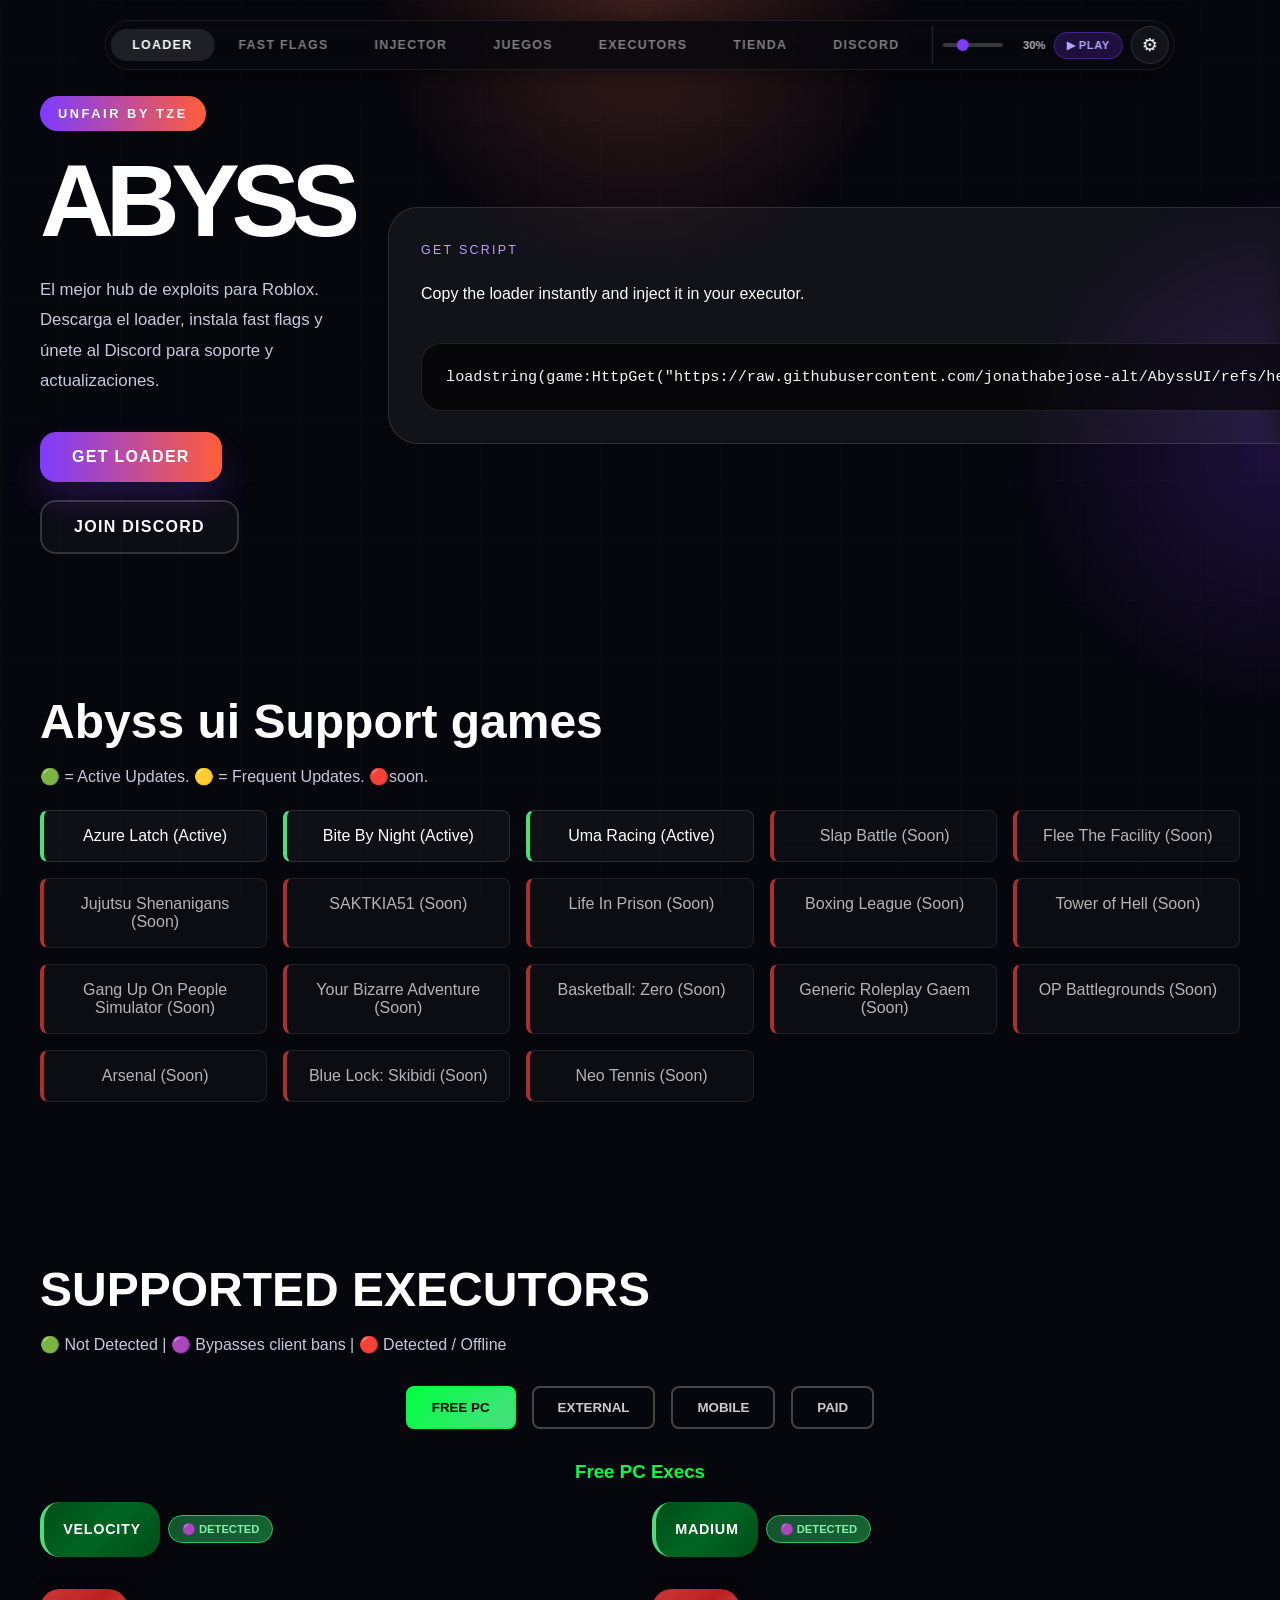
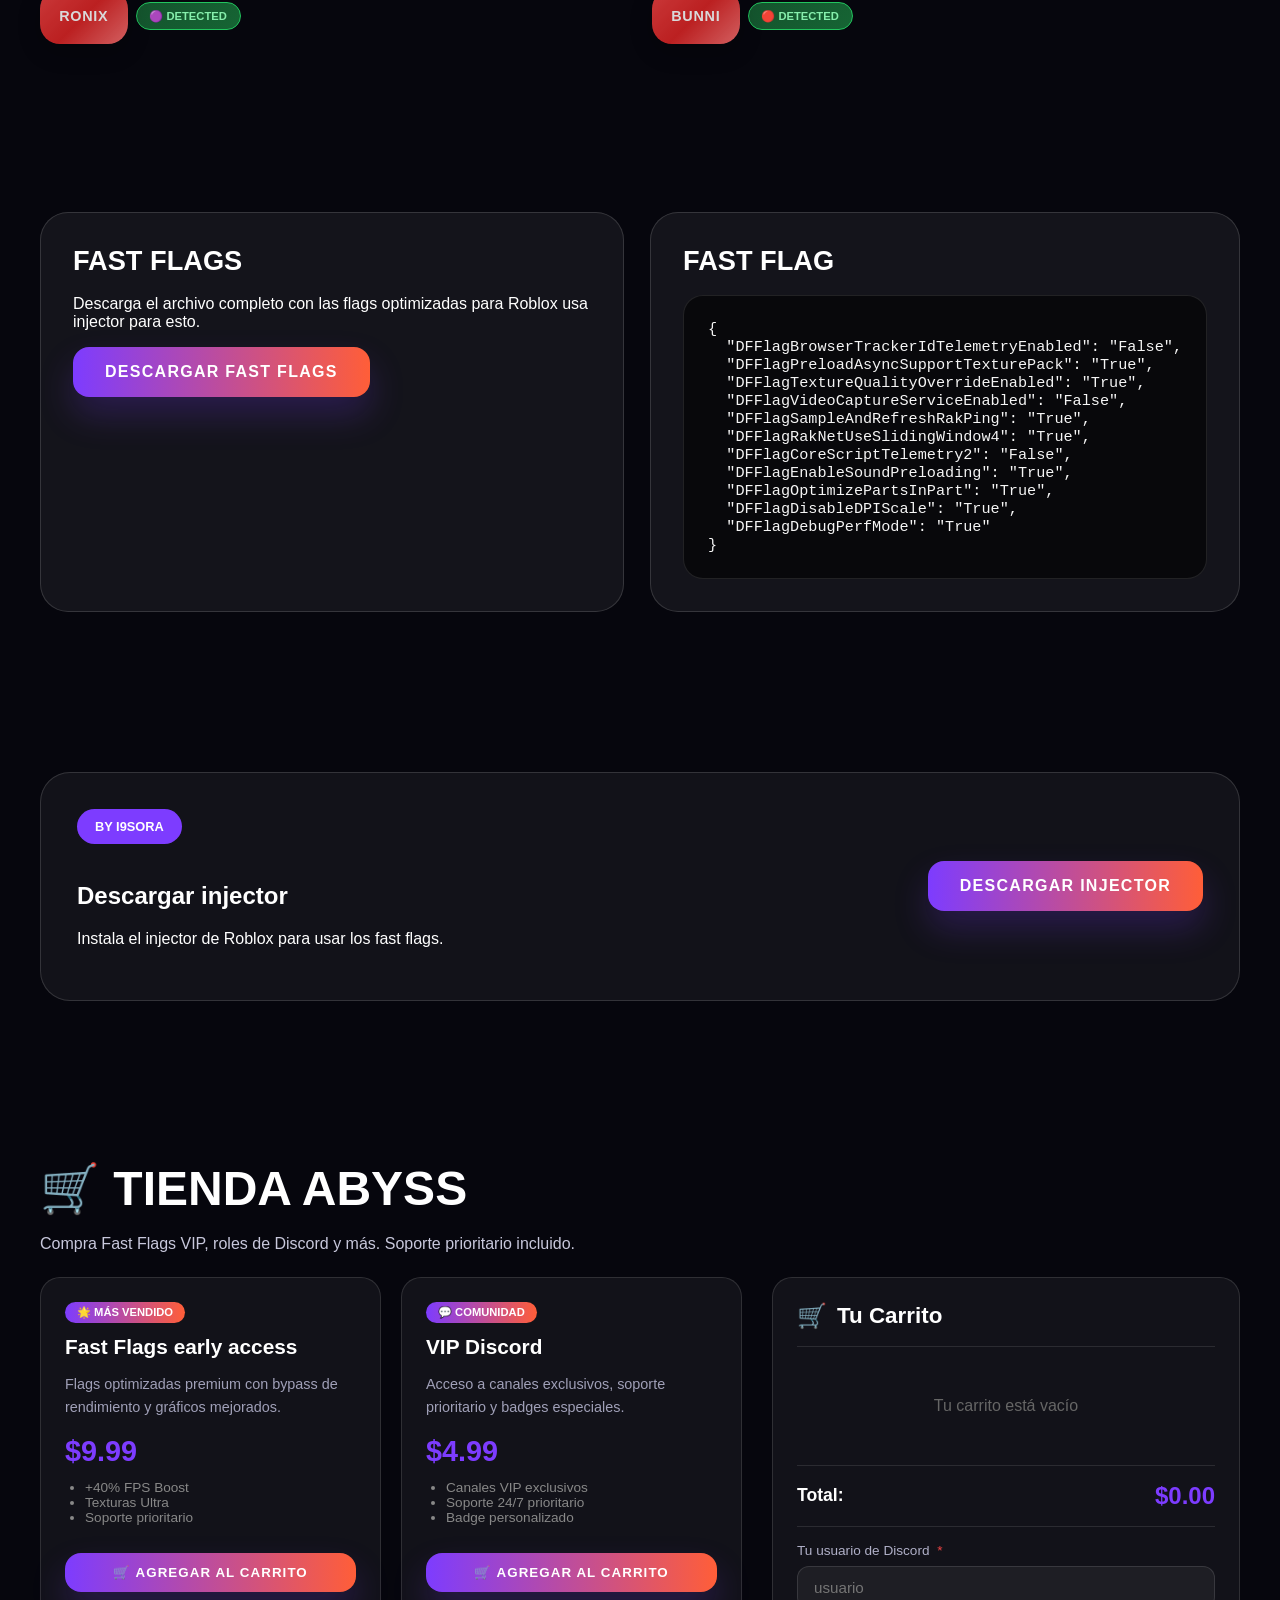
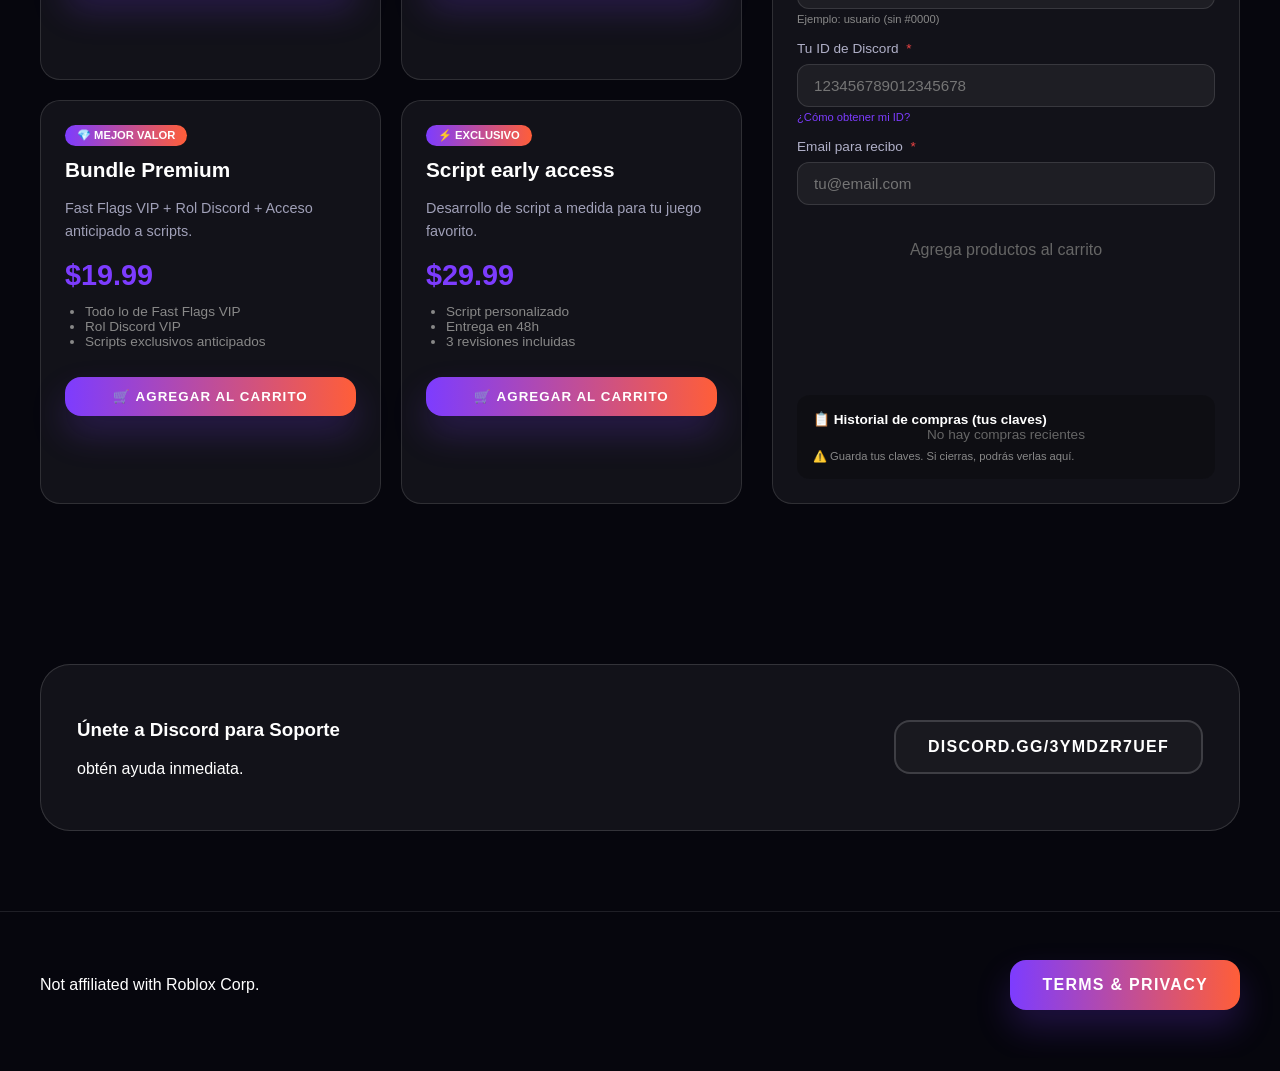
==== commit e9b28d75: "Update examplepage.html" ====
--- a/examplepage.html
+++ b/examplepage.html
@@ -8,7 +8,7 @@
   <!-- PayPal SDK -->
   <script src="https://www.paypal.com/sdk/js?client-id=AVu6vjxuhWH-sjHHwkVb5YuY4IyQawo66QVx5nET8lJ807efyRiQ-Qwyej01U10hhdIEUbsZ7BBWZQBE&currency=USD&intent=capture"></script>
   <style>
-    /* ===== TU CSS ORIGINAL COMPLETO ===== */
+    /* ===== TU CSS ORIGINAL COMPLETO (NO SE TOCA NADA) ===== */
     * { box-sizing: border-box; }
     :root { color-scheme: dark; --new-color: #00ff41; }
     body { margin: 0; font-family: 'Segoe UI', Tahoma, Geneva, Verdana, sans-serif; background: #06060d; color: #ffffff; }
@@ -142,8 +142,6 @@
     .track-play { padding: 4px 10px; border-radius: 6px; font-size: 0.7rem; font-weight: 700; background: rgba(125, 60, 255, 0.2); border: 1px solid rgba(125, 60, 255, 0.3); color: #7d3cff; cursor: pointer; }
     .track-del { padding: 4px 9px; border-radius: 6px; font-size: 0.7rem; background: rgba(239, 68, 68, 0.1); border: 1px solid rgba(239, 68, 68, 0.2); color: #ef4444; cursor: pointer; }
     .s-reset-btn { padding: 7px 16px; border-radius: 8px; background: rgba(239, 68, 68, 0.1); border: 1px solid rgba(239, 68, 68, 0.25); color: #ef4444; cursor: pointer; }
-    .s-clear-history-btn { padding: 7px 16px; border-radius: 8px; background: rgba(239, 68, 68, 0.15); border: 1px solid rgba(239, 68, 68, 0.4); color: #ff6b6b; cursor: pointer; font-size: 0.8rem; font-weight: 700; margin-left: 8px; }
-    .s-clear-history-btn:hover { background: rgba(239, 68, 68, 0.3); }
 
     /* Toast */
     .toast { position: fixed; bottom: 28px; left: 50%; transform: translateX(-50%); background: rgba(11, 11, 24, 0.95); border: 1px solid #7d3cff; padding: 10px 22px; border-radius: 999px; color: #00ff41; z-index: 600; opacity: 0; transition: all 0.35s; }
@@ -151,6 +149,7 @@
     .toast.error { border-color: #ef4444; color: #ef4444; }
 
     /* Cursor */
+    /* Regla base: cursor auto. Se oculta SOLO cuando el cursor personalizado está activo */
     * { cursor: auto; }
     body.custom-cursor-active * { cursor: none !important; }
     
@@ -164,7 +163,7 @@
       left: -16px; 
       top: -16px; 
       filter: drop-shadow(0 0 8px rgba(125, 60, 255, 0.6)); 
-      display: none;
+      display: none; /* Oculto por defecto */
       transition: filter 0.2s, width 0.1s, height 0.1s;
     }
     body.custom-cursor-active .custom-cursor { display: block; }
@@ -173,7 +172,7 @@
     /* Particles */
     #particlesCanvas { position: fixed; inset: 0; z-index: 0; pointer-events: none; display: none; }
 
-    /* ===== TIENDA ===== */
+    /* ===== TIENDA (CSS AGREGADO) ===== */
     .shop-section { padding: 80px 0; }
     .shop-grid { display: grid; grid-template-columns: 1.5fr 1fr; gap: 30px; }
     .products-grid { display: grid; grid-template-columns: repeat(2, 1fr); gap: 20px; }
@@ -268,7 +267,7 @@
     <section class="hero-section" id="scripts">
       <div class="container hero-grid">
         <div class="hero-copy">
-          <span class="hero-tag">Page Made by TZE</span>
+          <span class="hero-tag">UNFAIR by TZE</span>
           <h1>ABYSS</h1>
           <p>El mejor hub de exploits para Roblox. Descarga el loader, instala fast flags y únete al Discord para soporte y actualizaciones.</p>
           <div class="hero-buttons">
@@ -421,6 +420,7 @@
       </div>
     </section>
 
+    <!-- ===== TIENDA (HTML AGREGADO) ===== -->
     <section id="shop" class="shop-section">
       <div class="container">
         <div class="section-header">
@@ -569,15 +569,7 @@
           <div class="s-row"><div><div class="s-label">Animaciones CSS</div></div><label class="s-toggle"><input type="checkbox" id="animationsToggle" checked><span class="s-toggle-slider"></span></label></div>
           <div class="s-row"><div><div class="s-label">Partículas de fondo</div></div><label class="s-toggle"><input type="checkbox" id="particlesToggle"><span class="s-toggle-slider"></span></label></div>
         </div>
-        <div class="s-section"><div class="s-section-title">Sistema</div>
-          <div class="s-row" style="border:none; flex-wrap: wrap;">
-            <div style="display: flex; gap: 8px; width: 100%;">
-              <button class="s-reset-btn" id="resetAllBtn">⚙️ RESET AJUSTES</button>
-              <button class="s-clear-history-btn" id="clearHistoryBtn">🗑️ BORRAR HISTORIAL</button>
-            </div>
-            <small style="color:#888; font-size:0.7rem; margin-top:8px; width:100%;">Reset borra ajustes visuales. Borrar historial elimina tus claves guardadas.</small>
-          </div>
-        </div>
+        <div class="s-section"><div class="s-section-title">Sistema</div><div class="s-row" style="border:none"><div><div class="s-label">Resetear todo</div></div><button class="s-reset-btn" id="resetAllBtn">RESET</button></div></div>
       </div>
     </div>
   </div>
@@ -641,12 +633,11 @@
       customCursor.style.filter = `drop-shadow(0 0 8px ${color})`;
     }
     function updateCursorSize(size) {
-      const sizeNum = parseInt(size);
-      customCursor.style.width = `${sizeNum}px`;
-      customCursor.style.height = `${sizeNum}px`;
-      customCursor.style.left = `-${sizeNum/2}px`;
-      customCursor.style.top = `-${sizeNum/2}px`;
-      cursorSizeVal.textContent = `${sizeNum}px`;
+      customCursor.style.width = `${size}px`;
+      customCursor.style.height = `${size}px`;
+      customCursor.style.left = `-${size/2}px`;
+      customCursor.style.top = `-${size/2}px`;
+      cursorSizeVal.textContent = `${size}px`;
     }
     function updateCursorState(enabled) {
       if (enabled) {
@@ -748,12 +739,15 @@
       document.querySelectorAll('.tab-pill').forEach(p => p.classList.toggle('active', p.dataset.section === current || (current === '' && p.dataset.section === 'scripts')));
     });
 
-    // ===== ACENTO DE COLOR =====
+    // ===== ACENTO DE COLOR (CORREGIDO) =====
     function applyAccent(color1, color2) {
+      // Actualizar variable CSS (opcional)
       document.documentElement.style.setProperty('--new-color', color1);
       
+      // Actualizar gradientes y bordes en la UI
       const gradient = `linear-gradient(90deg, ${color1}, ${color2})`;
       
+      // Elementos que usan el gradiente
       document.querySelectorAll('.btn-primary, .hero-tag, .tag, .product-badge, .s-apply-btn, .s-toggle input:checked+.s-toggle-slider, .settings-header h2, .copy-key-small, .copy-key-btn, .close-help, .help-content .close-help').forEach(el => {
         if (el.tagName === 'H2') {
           el.style.background = gradient;
@@ -764,6 +758,7 @@
         }
       });
       
+      // Elementos que usan el color sólido o borde
       document.querySelectorAll('.btn-primary, .product-card:hover, .product-card.selected, .success-content, .toast, .cart-item-price, .total-amount, .product-price, .history-item strong, .input-hint a, .s-range-val, .track-play, .floating-music-btn').forEach(el => {
         if (el.classList.contains('btn-primary')) return;
         if (el.classList.contains('toast')) {
@@ -773,6 +768,7 @@
         }
       });
       
+      // Actualizar filtro del cursor
       updateCursorColor(color1);
       
       showToast(`Acento actualizado`, false);
@@ -788,68 +784,6 @@
         applyAccent(c1, c2);
       });
     });
-
-    // ===== PARTÍCULAS =====
-    const particlesToggle = document.getElementById('particlesToggle');
-    const pCanvas = document.getElementById('particlesCanvas');
-    const pCtx = pCanvas.getContext('2d');
-    let particlesActive = false;
-    let raf = null;
-
-    function startParticles() {
-      if (raf) return;
-      particlesActive = true;
-      const dots = Array.from({ length: 70 }, () => ({ 
-        x: Math.random() * innerWidth, 
-        y: Math.random() * innerHeight, 
-        vx: (Math.random() - 0.5) * 0.5, 
-        vy: (Math.random() - 0.5) * 0.5, 
-        r: Math.random() * 1.8 + 0.4 
-      }));
-      
-      (function draw() {
-        if (!particlesActive) {
-          pCtx.clearRect(0, 0, pCanvas.width, pCanvas.height);
-          raf = null;
-          return;
-        }
-        pCanvas.width = innerWidth; 
-        pCanvas.height = innerHeight;
-        pCtx.clearRect(0, 0, pCanvas.width, pCanvas.height);
-        dots.forEach(d => { 
-          d.x += d.vx; 
-          d.y += d.vy; 
-          if (d.x < 0 || d.x > pCanvas.width) d.vx *= -1; 
-          if (d.y < 0 || d.y > pCanvas.height) d.vy *= -1; 
-          pCtx.beginPath(); 
-          pCtx.arc(d.x, d.y, d.r, 0, Math.PI * 2); 
-          pCtx.fillStyle = 'rgba(125,60,255,0.7)'; 
-          pCtx.fill(); 
-        });
-        raf = requestAnimationFrame(draw);
-      })();
-    }
-
-    function stopParticles() {
-      particlesActive = false;
-      pCanvas.style.display = 'none';
-      if (raf) {
-        cancelAnimationFrame(raf);
-        raf = null;
-      }
-    }
-
-    function toggleParticles(enabled) {
-      if (enabled) {
-        pCanvas.style.display = 'block';
-        startParticles();
-      } else {
-        stopParticles();
-      }
-      saveSettings();
-    }
-
-    particlesToggle.addEventListener('change', (e) => toggleParticles(e.target.checked));
 
     // ===== SETTINGS =====
     function saveSettings() {
@@ -863,7 +797,6 @@
         cursorSize: cursorSizeSlider.value,
         accentColor1: document.querySelector('.accent-preset.active')?.dataset.a1 || '#7d3cff',
         accentColor2: document.querySelector('.accent-preset.active')?.dataset.a2 || '#ff5e38',
-        particlesEnabled: particlesToggle.checked,
         tracks: tracks.map(t => ({ name: t.name, url: t.url }))
       };
       localStorage.setItem(STORAGE_KEY, JSON.stringify(settings));
@@ -911,11 +844,6 @@
           preset.classList.add('active');
           applyAccent(saved.accentColor1, saved.accentColor2);
         }
-      }
-      
-      if (saved.particlesEnabled !== undefined) {
-        particlesToggle.checked = saved.particlesEnabled;
-        toggleParticles(saved.particlesEnabled);
       }
       
       if (saved.tracks) { tracks = saved.tracks; renderTrackList(); }
@@ -941,23 +869,11 @@
       saveSettings();
     });
 
-    // ===== RESET (SOLO AJUSTES VISUALES Y CARRITO) =====
     document.getElementById('resetAllBtn').addEventListener('click', () => { 
-      localStorage.removeItem(STORAGE_KEY);        // Solo ajustes visuales
-      localStorage.removeItem('abyss_cart');       // Solo carrito
-      // NO borramos 'abyss_purchases' - Protegemos las claves
-      showToast('⚙️ Ajustes reseteados. Tus claves están a salvo.', false);
-      setTimeout(() => location.reload(), 1000);
-    });
-
-    // ===== BORRAR HISTORIAL DE COMPRAS (CON CONFIRMACIÓN) =====
-    document.getElementById('clearHistoryBtn').addEventListener('click', () => {
-      if (confirm('⚠️ ¿Estás seguro? Esta acción ELIMINARÁ PERMANENTEMENTE todo tu historial de compras y claves generadas. No se puede deshacer.')) {
-        localStorage.removeItem('abyss_purchases');
-        purchases = [];
-        renderHistory();
-        showToast('🗑️ Historial de compras eliminado', false);
-      }
+      localStorage.removeItem(STORAGE_KEY); 
+      localStorage.removeItem('abyss_cart'); 
+      localStorage.removeItem('abyss_purchases'); 
+      location.reload(); 
     });
 
     // ===== COPY LOADER =====
@@ -1107,6 +1023,21 @@
       e.target.value = '';
     });
 
+    // ===== PARTICLES =====
+    let raf = null;
+    const pCanvas = document.getElementById('particlesCanvas'), pCtx = pCanvas.getContext('2d');
+    function startParticles() {
+      if (raf) return;
+      const dots = Array.from({ length: 70 }, () => ({ x: Math.random() * innerWidth, y: Math.random() * innerHeight, vx: (Math.random() - 0.5) * 0.5, vy: (Math.random() - 0.5) * 0.5, r: Math.random() * 1.8 + 0.4 }));
+      (function draw() {
+        pCanvas.width = innerWidth; pCanvas.height = innerHeight;
+        pCtx.clearRect(0, 0, pCanvas.width, pCanvas.height);
+        dots.forEach(d => { d.x += d.vx; d.y += d.vy; if (d.x < 0 || d.x > pCanvas.width) d.vx *= -1; if (d.y < 0 || d.y > pCanvas.height) d.vy *= -1; pCtx.beginPath(); pCtx.arc(d.x, d.y, d.r, 0, Math.PI * 2); pCtx.fillStyle = 'rgba(125,60,255,0.7)'; pCtx.fill(); });
+        raf = requestAnimationFrame(draw);
+      })();
+    }
+    document.addEventListener('keydown', e => { if (e.key === 'p' || e.key === 'P') { pCanvas.style.display = pCanvas.style.display === 'block' ? 'none' : 'block'; if (pCanvas.style.display === 'block') startParticles(); else if (raf) { cancelAnimationFrame(raf); raf = null; } } });
+
     // ===== INICIALIZAR =====
     loadSettings();
     updateFloatingTabs();
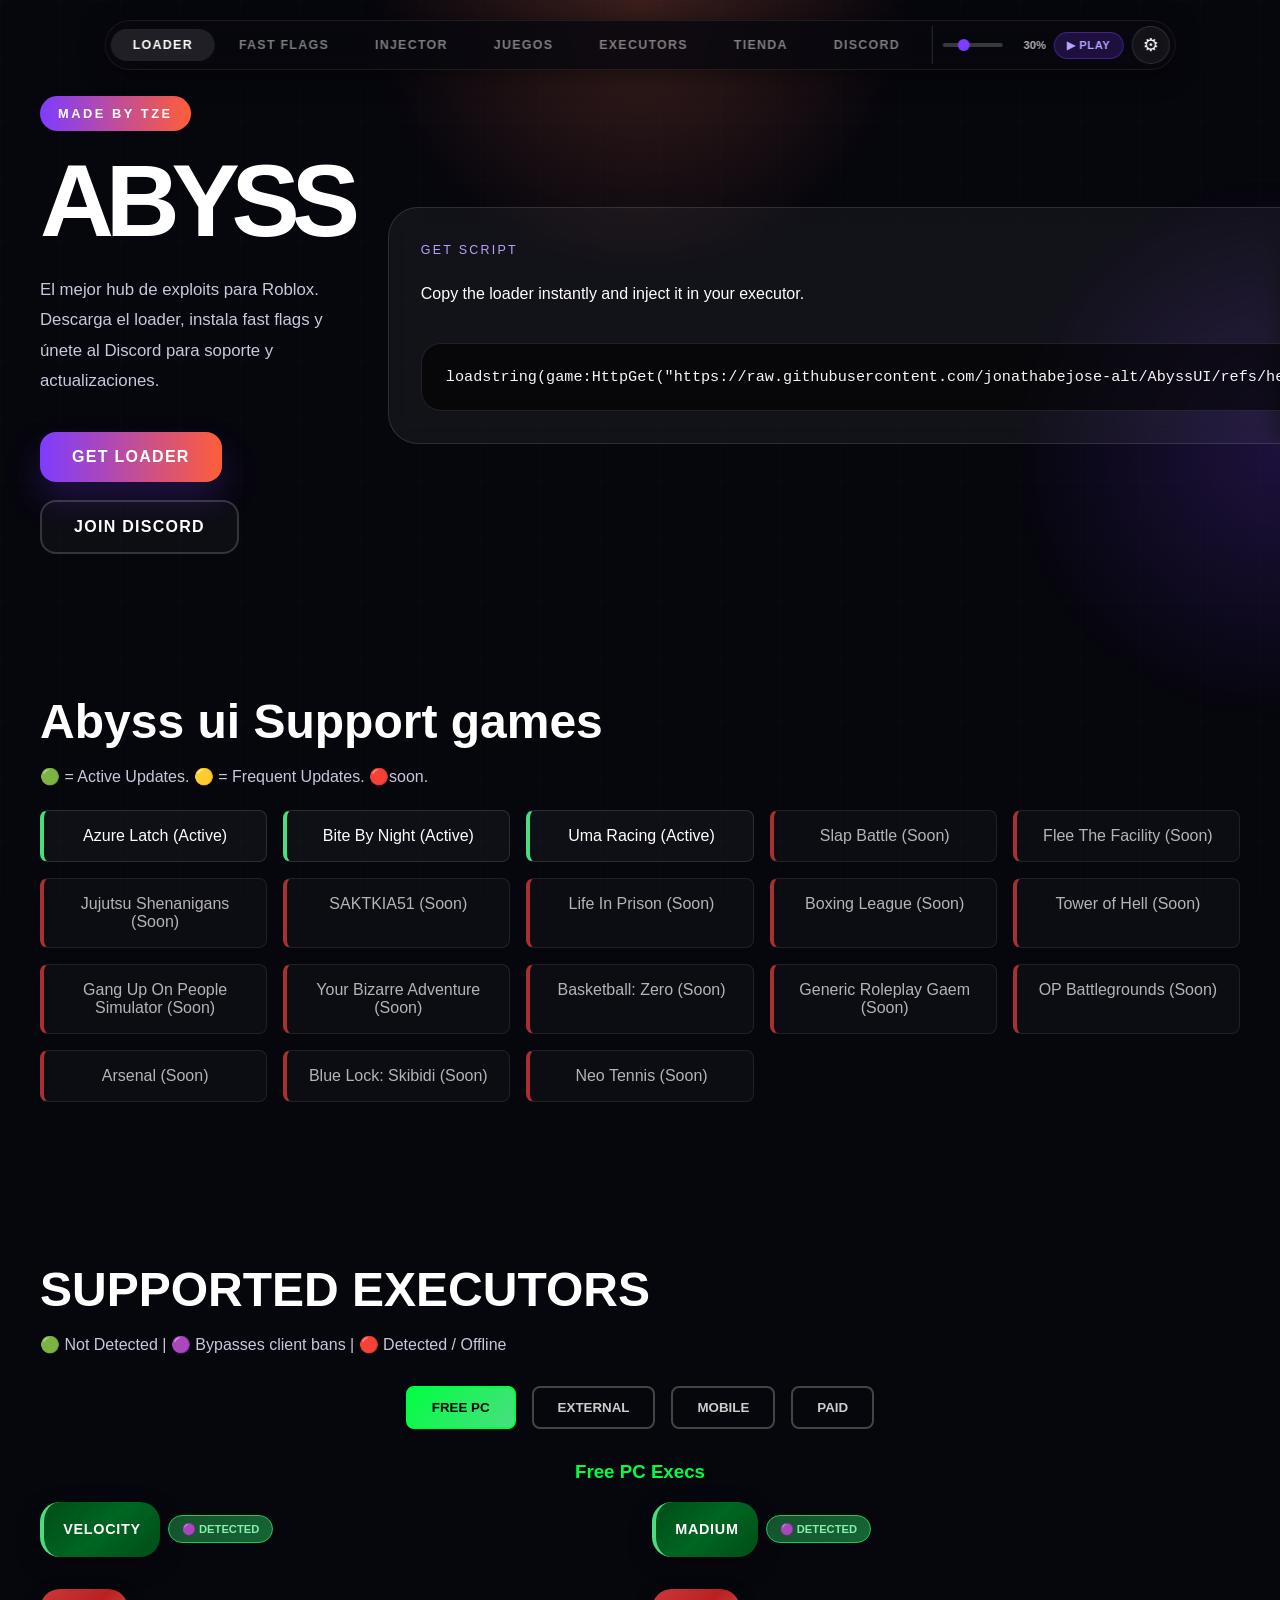
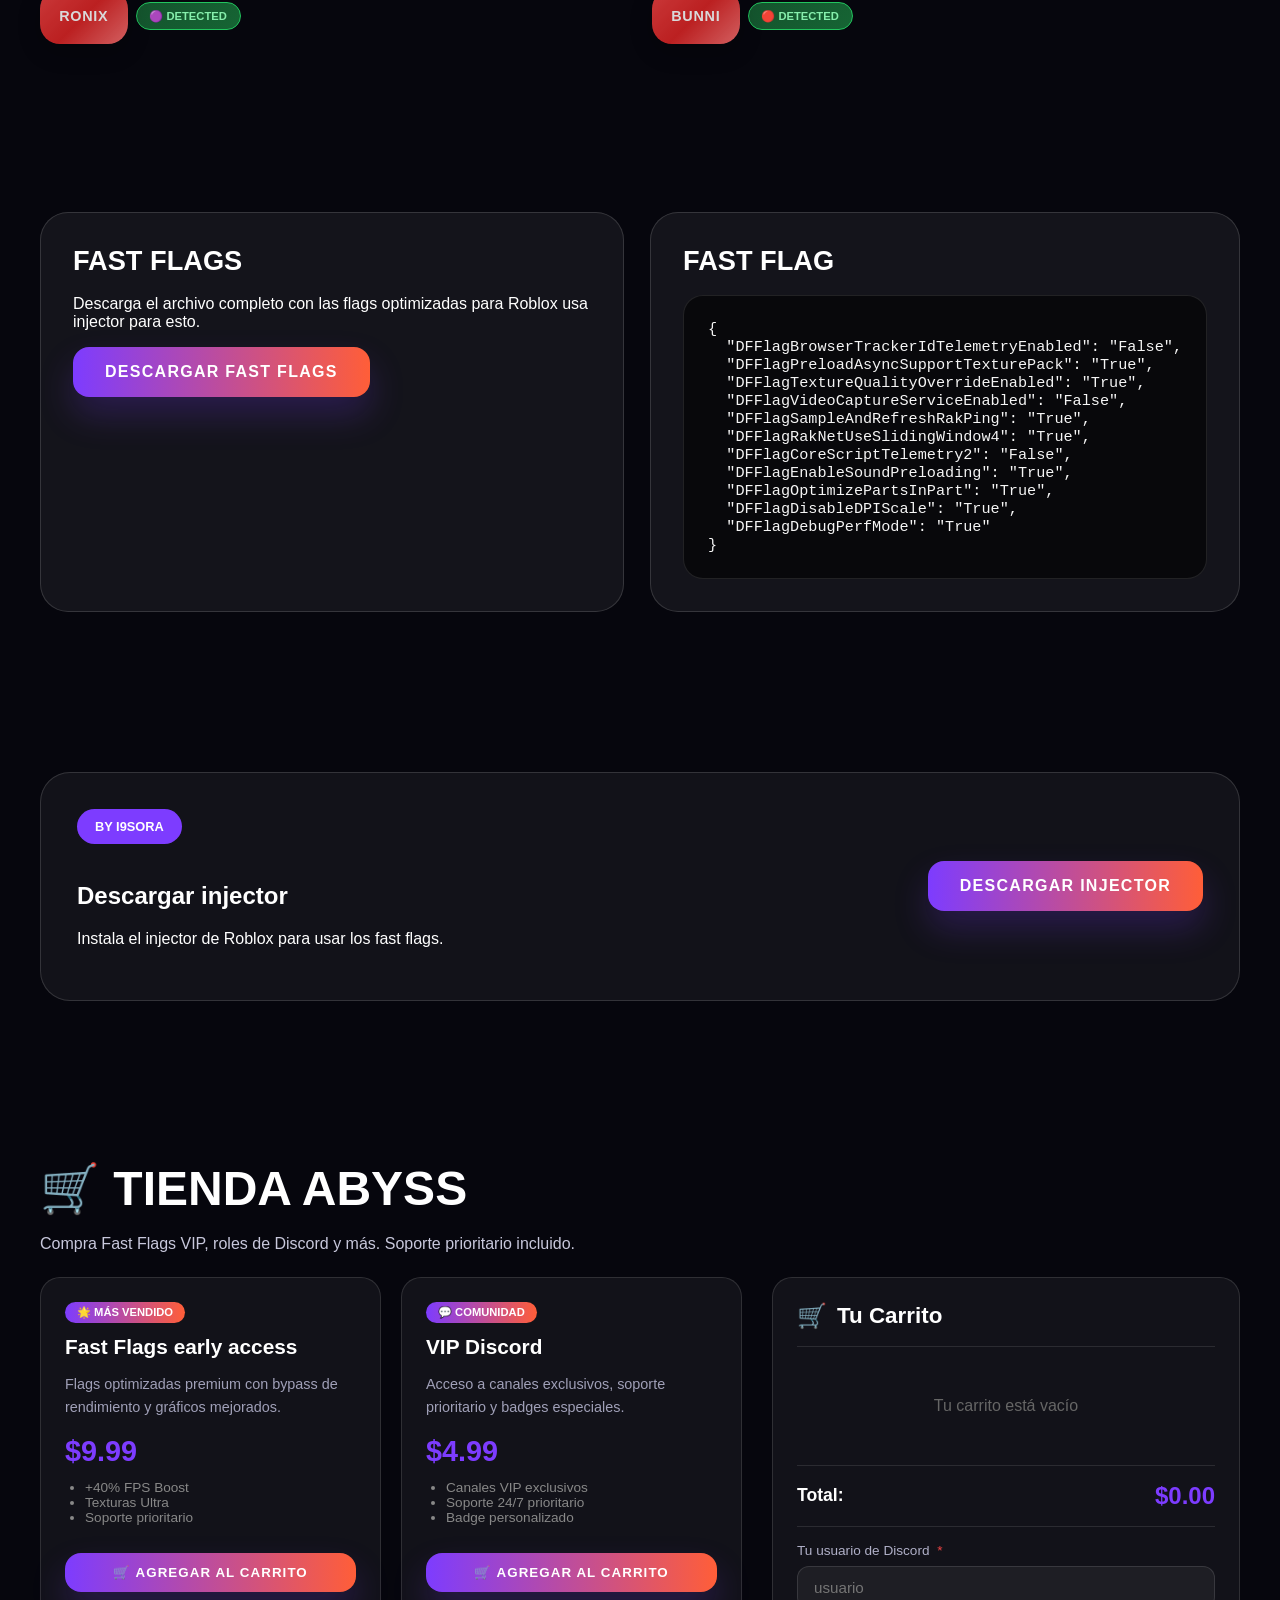
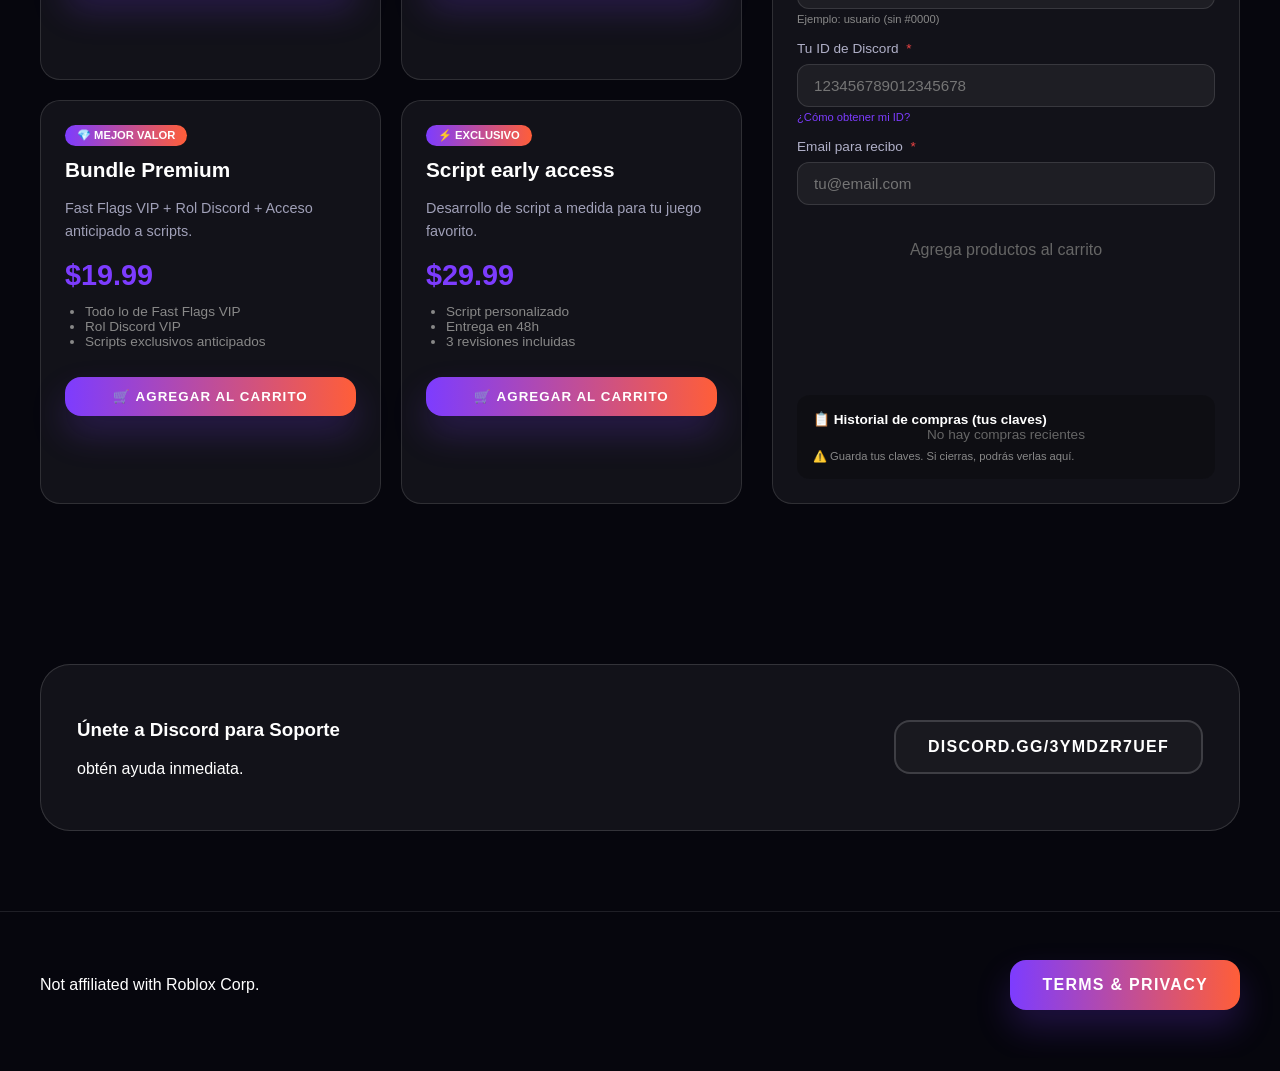
==== commit bf979669: "Update examplepage.html" ====
--- a/examplepage.html
+++ b/examplepage.html
@@ -267,7 +267,7 @@
     <section class="hero-section" id="scripts">
       <div class="container hero-grid">
         <div class="hero-copy">
-          <span class="hero-tag">UNFAIR by TZE</span>
+          <span class="hero-tag">made by TZE</span>
           <h1>ABYSS</h1>
           <p>El mejor hub de exploits para Roblox. Descarga el loader, instala fast flags y únete al Discord para soporte y actualizaciones.</p>
           <div class="hero-buttons">
